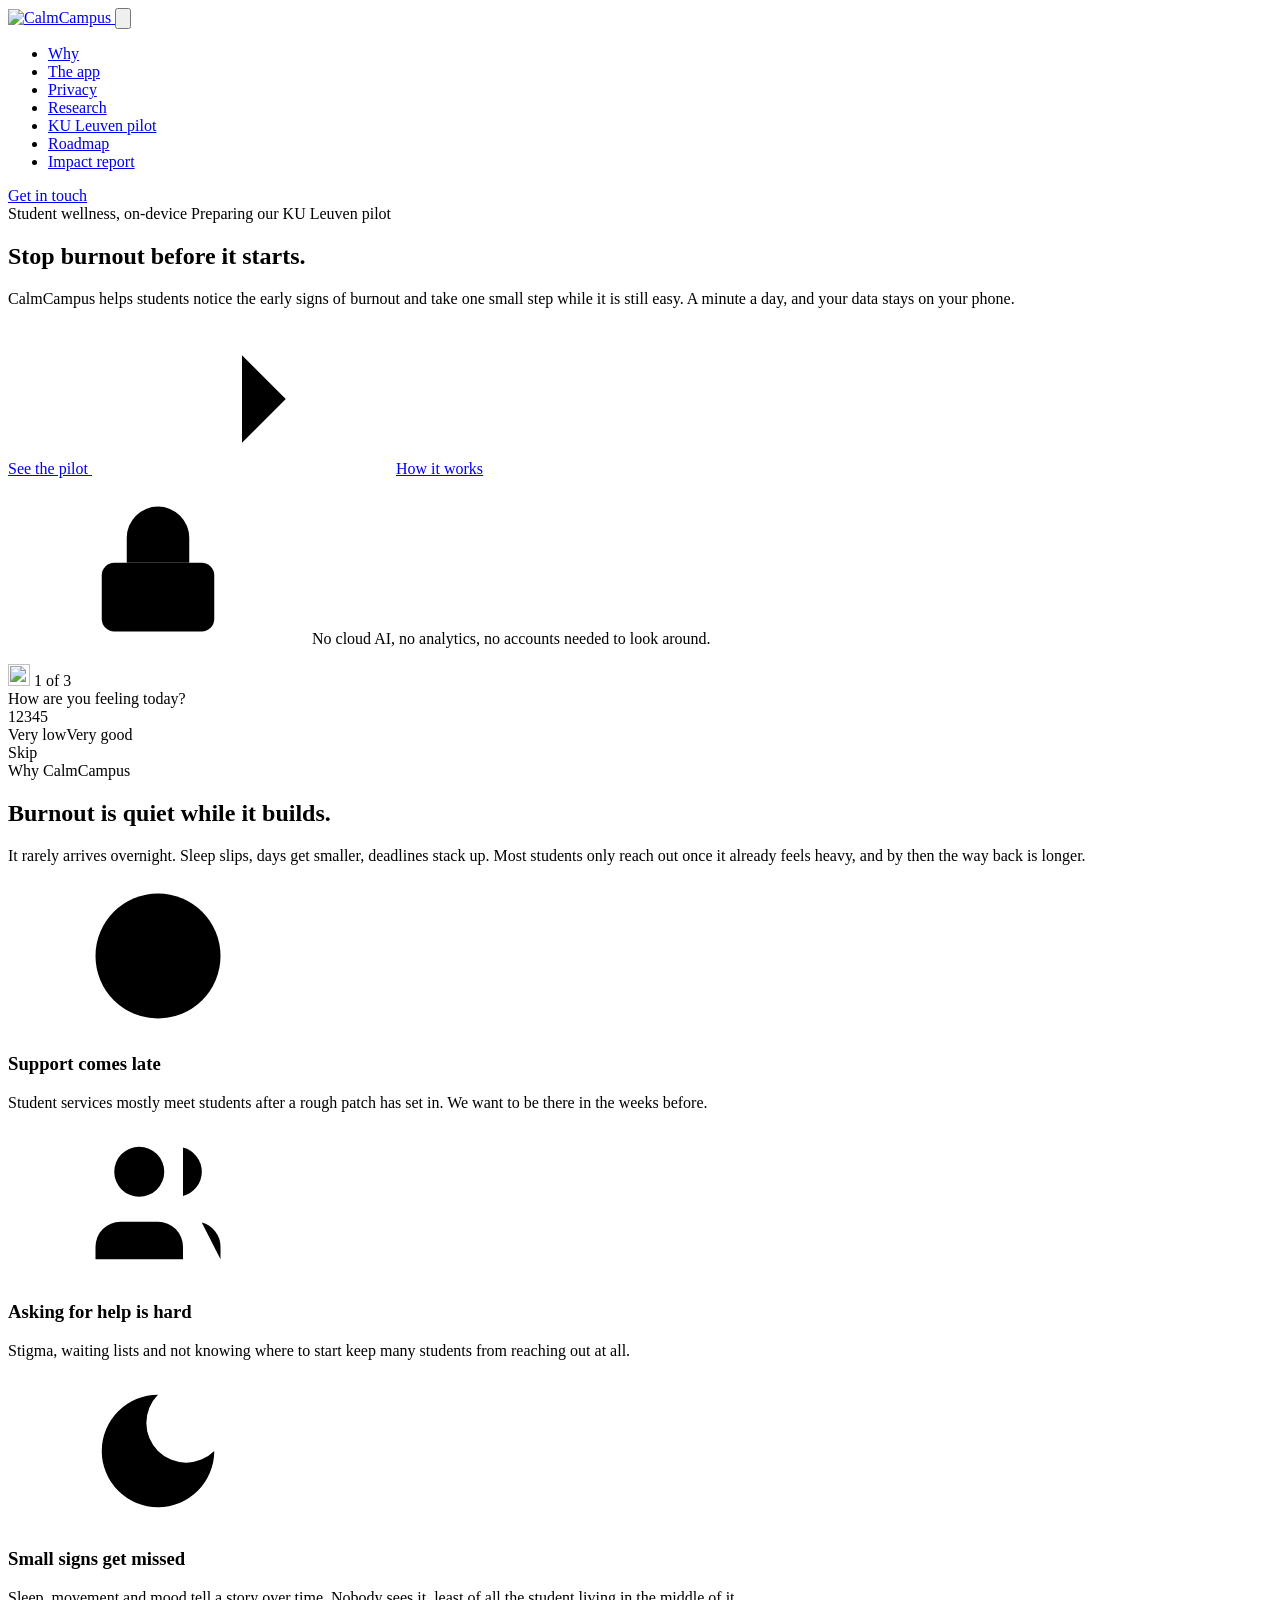
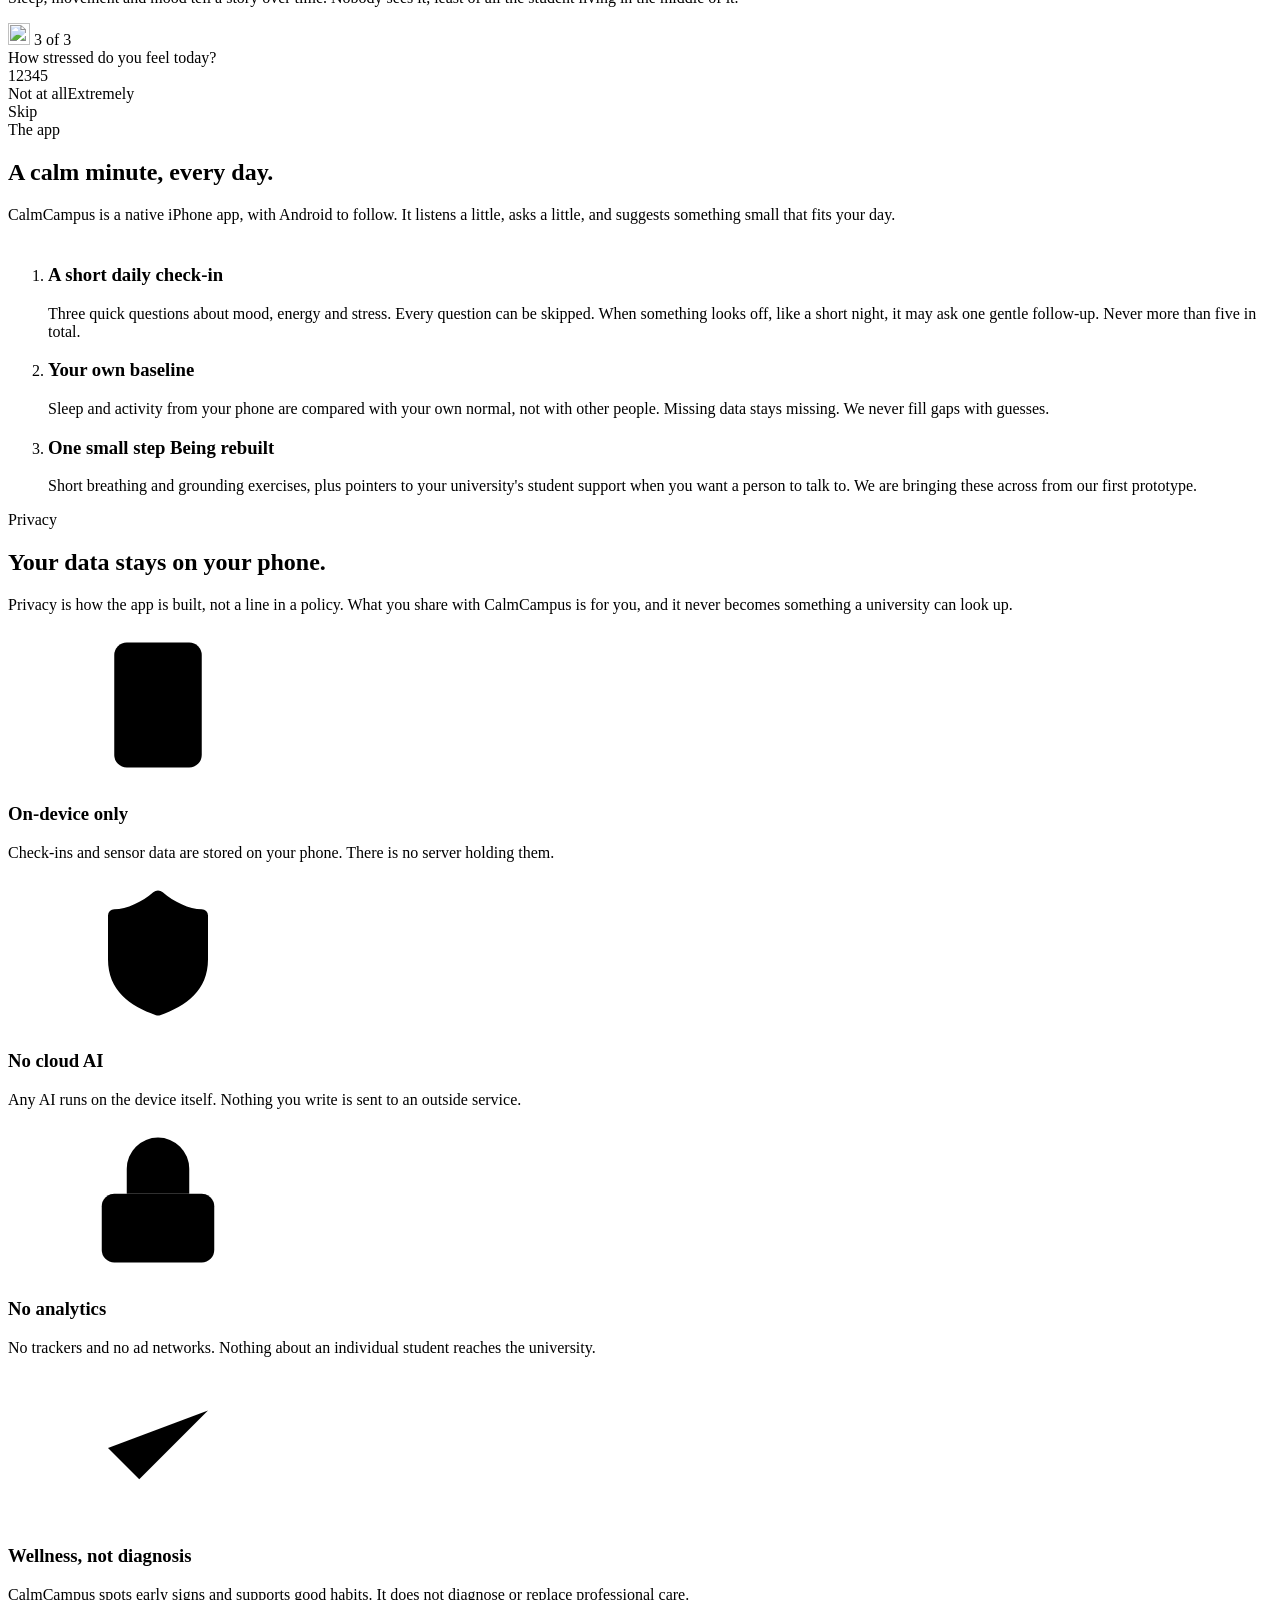
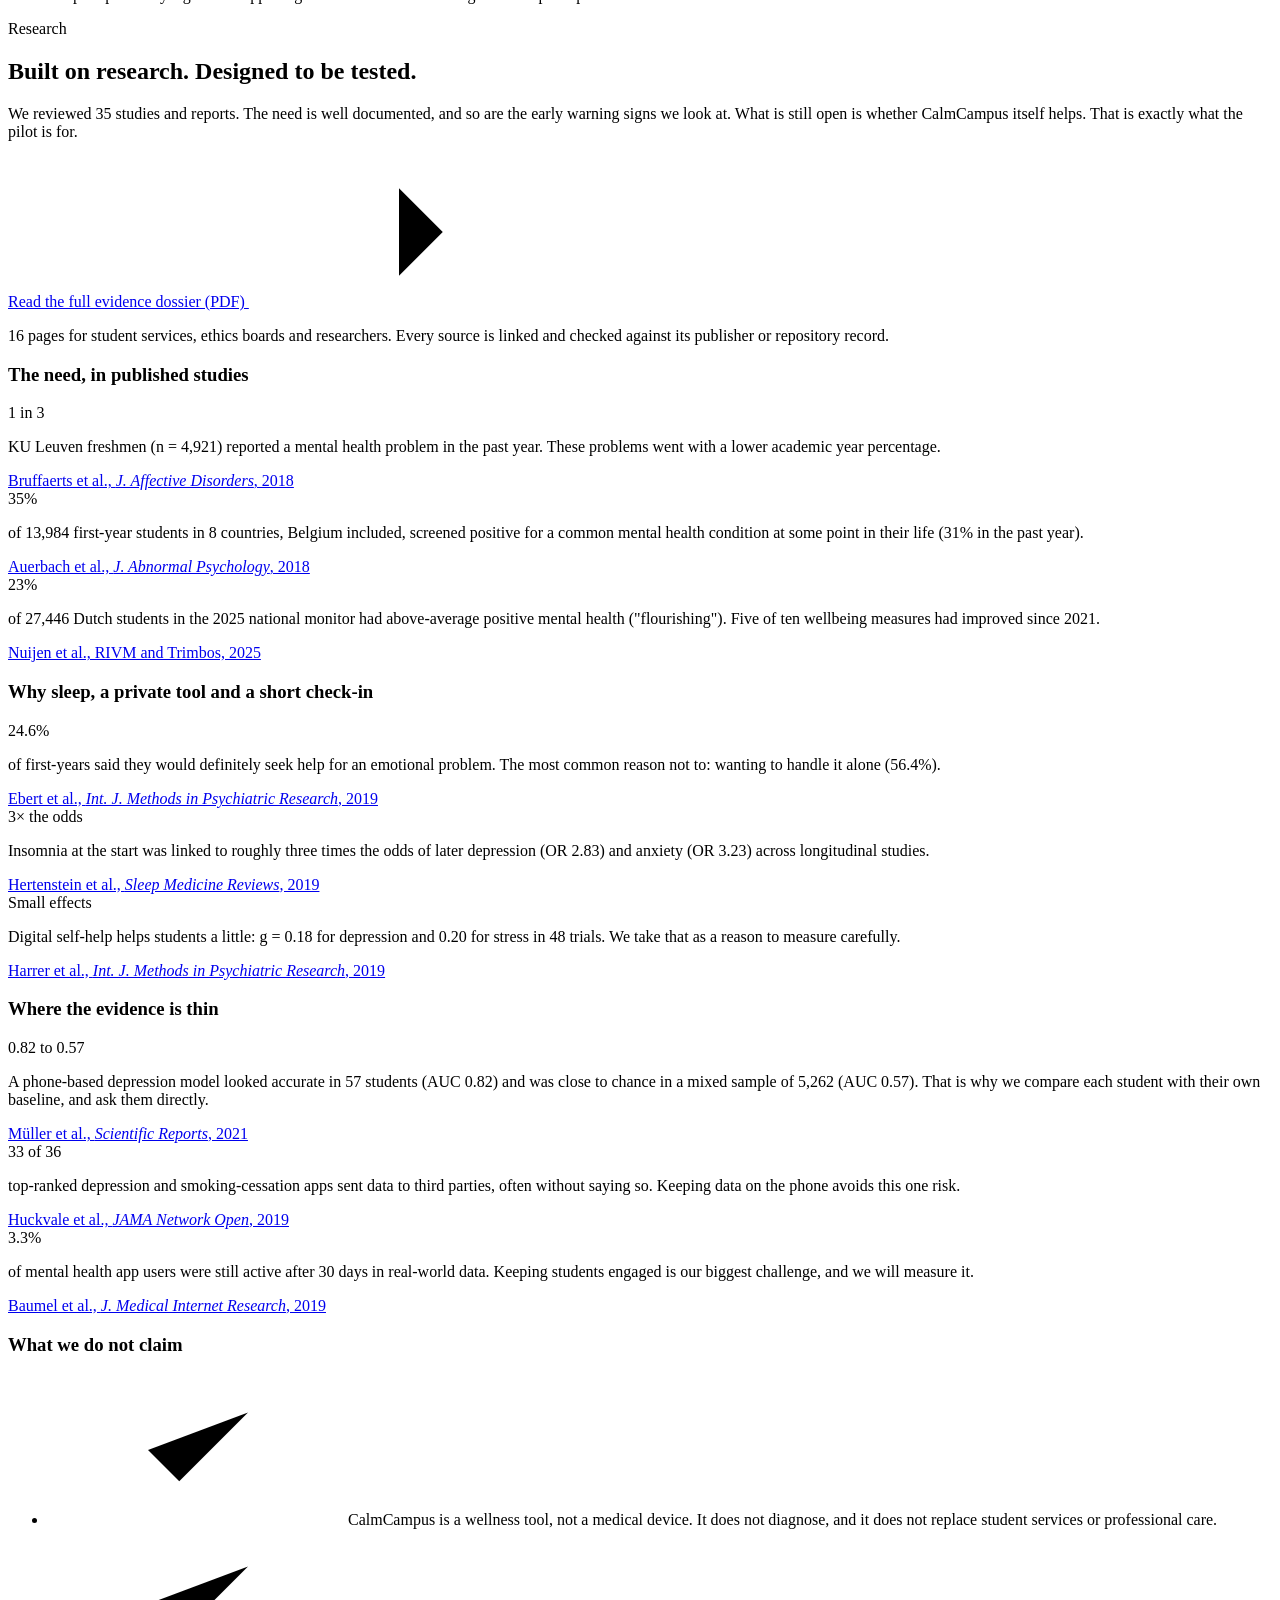
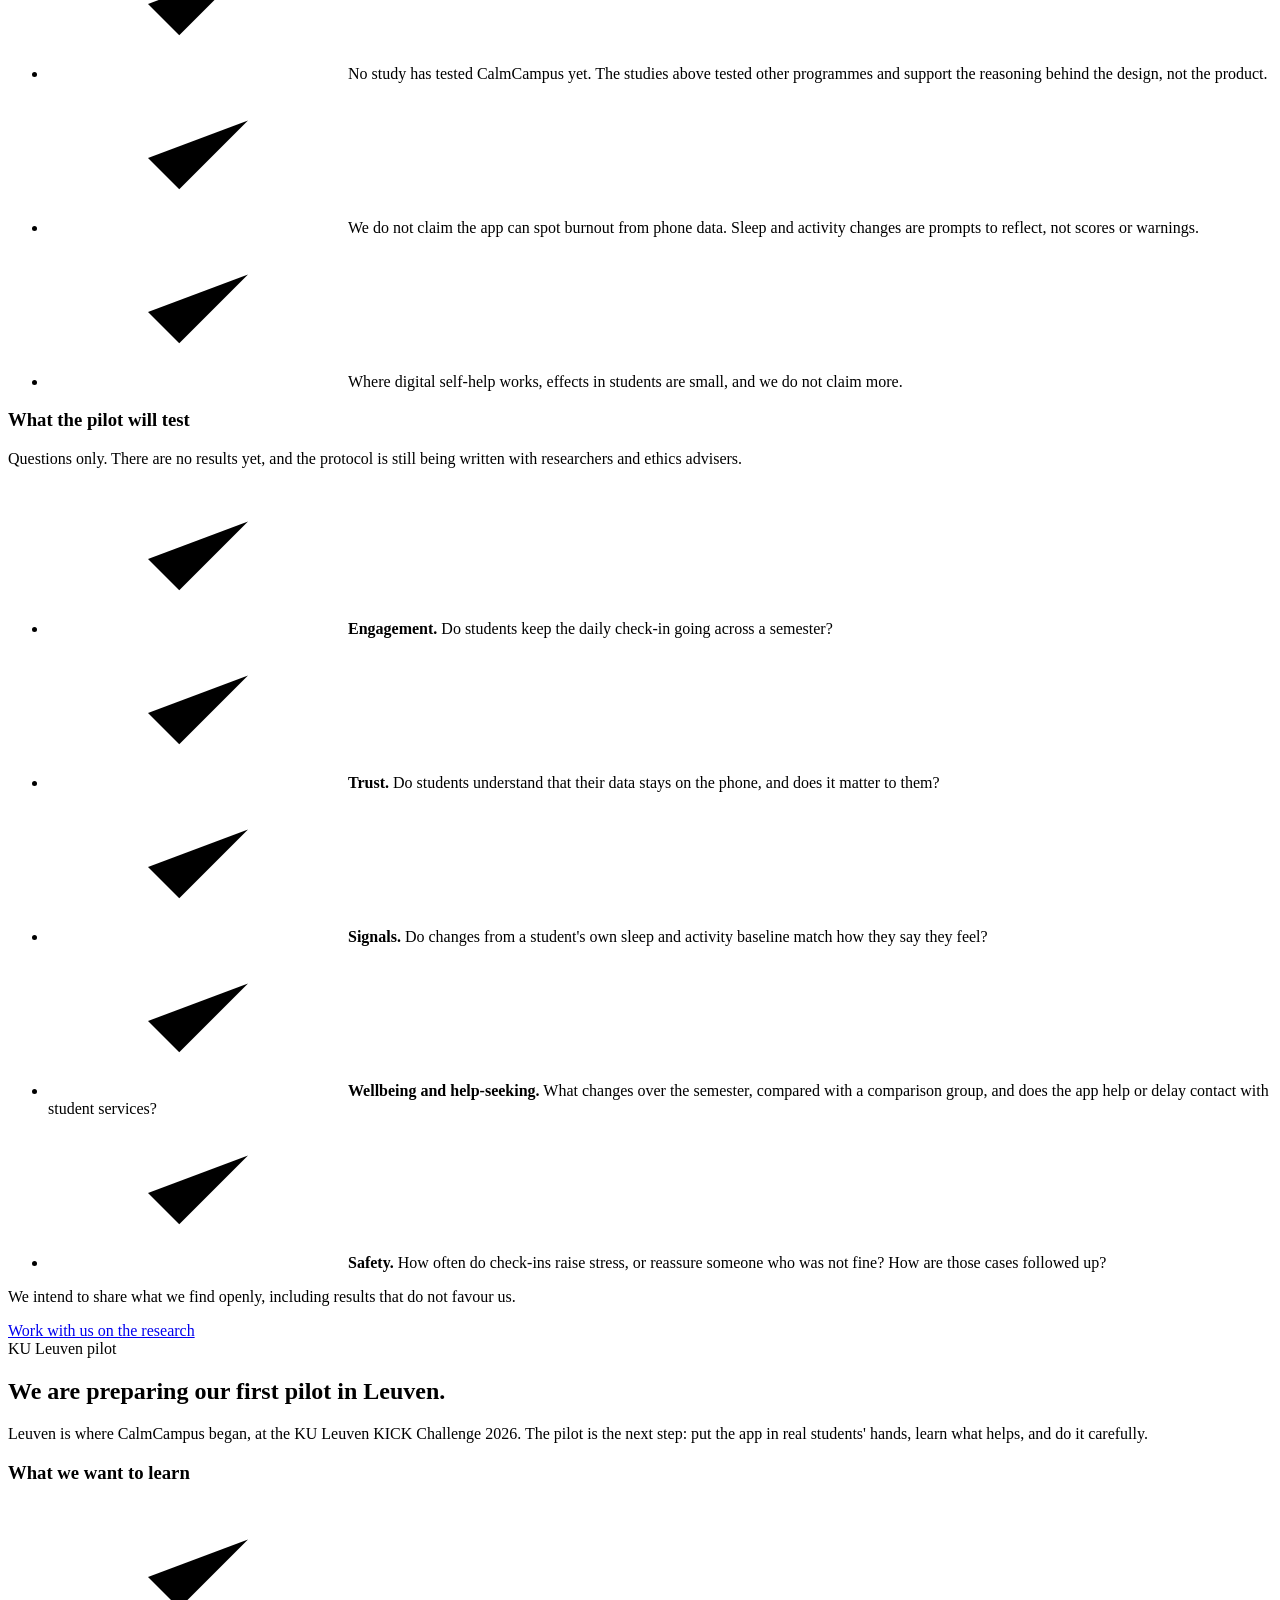
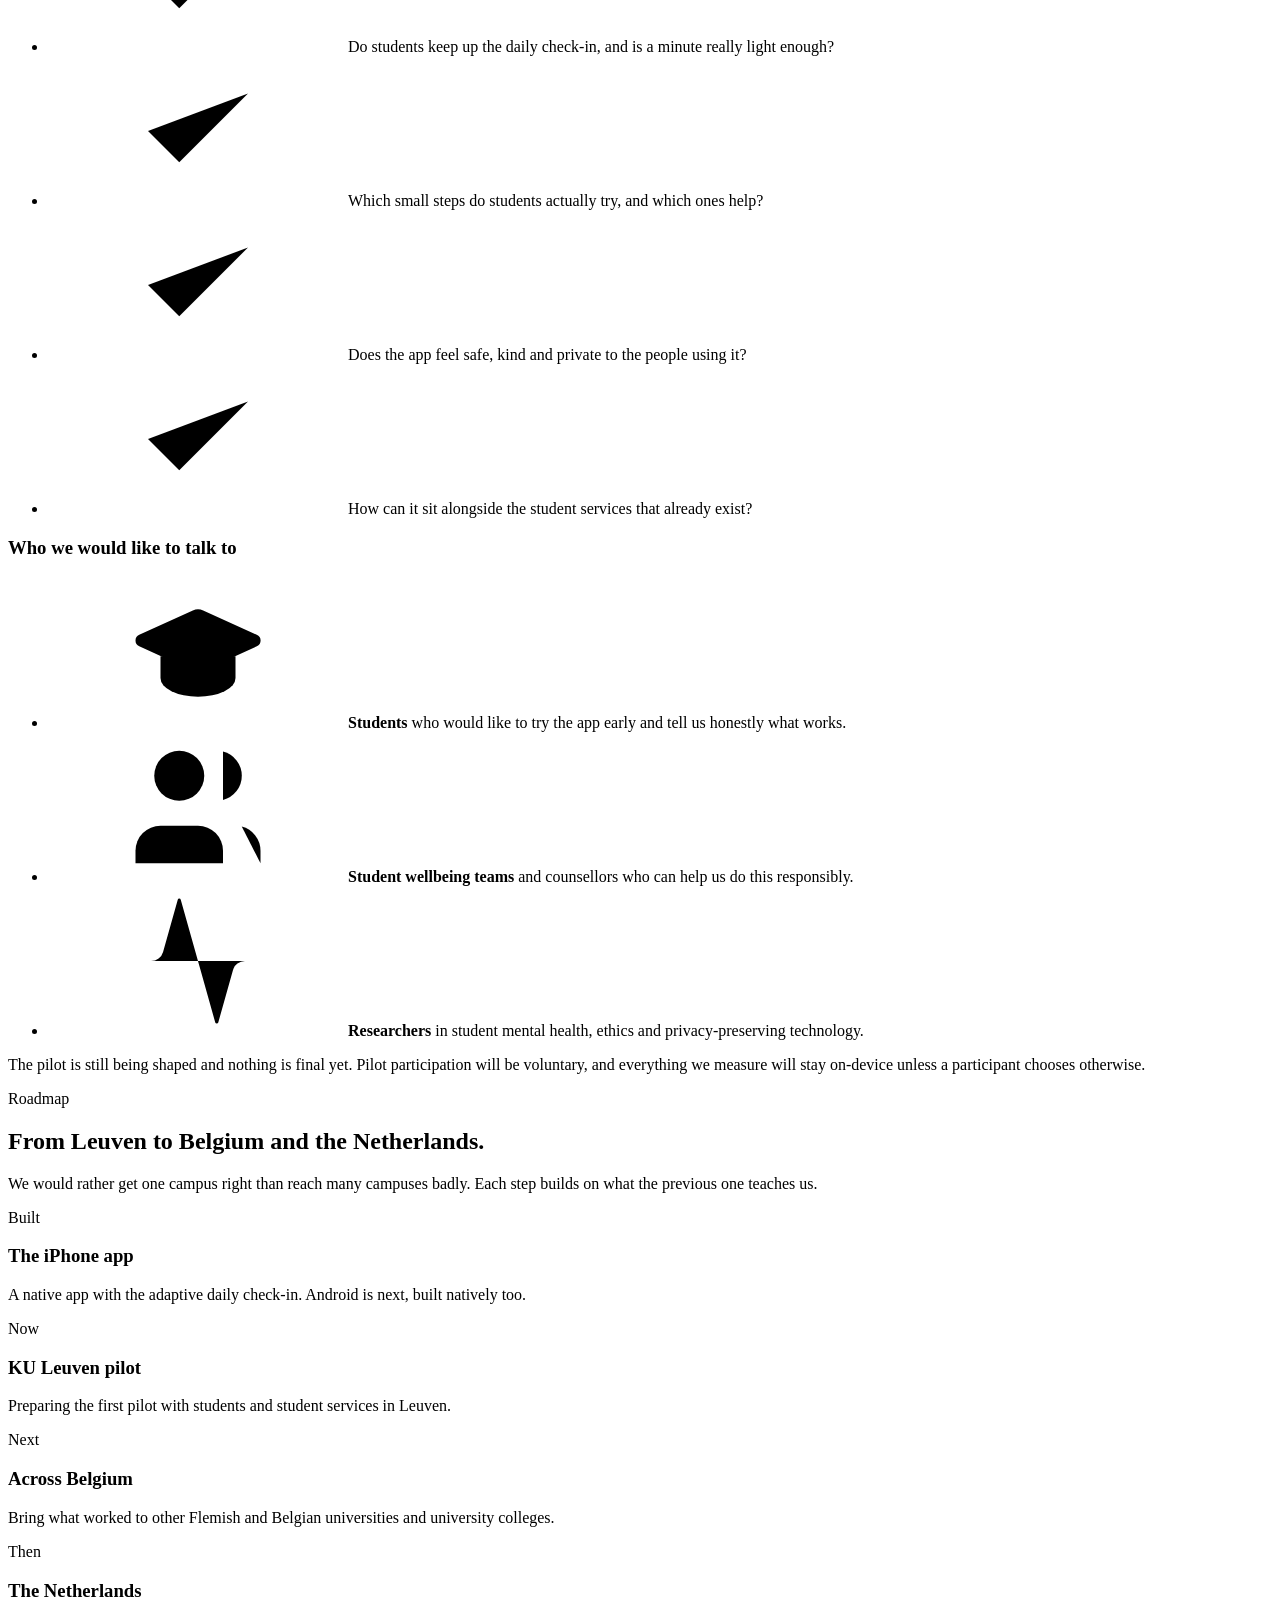
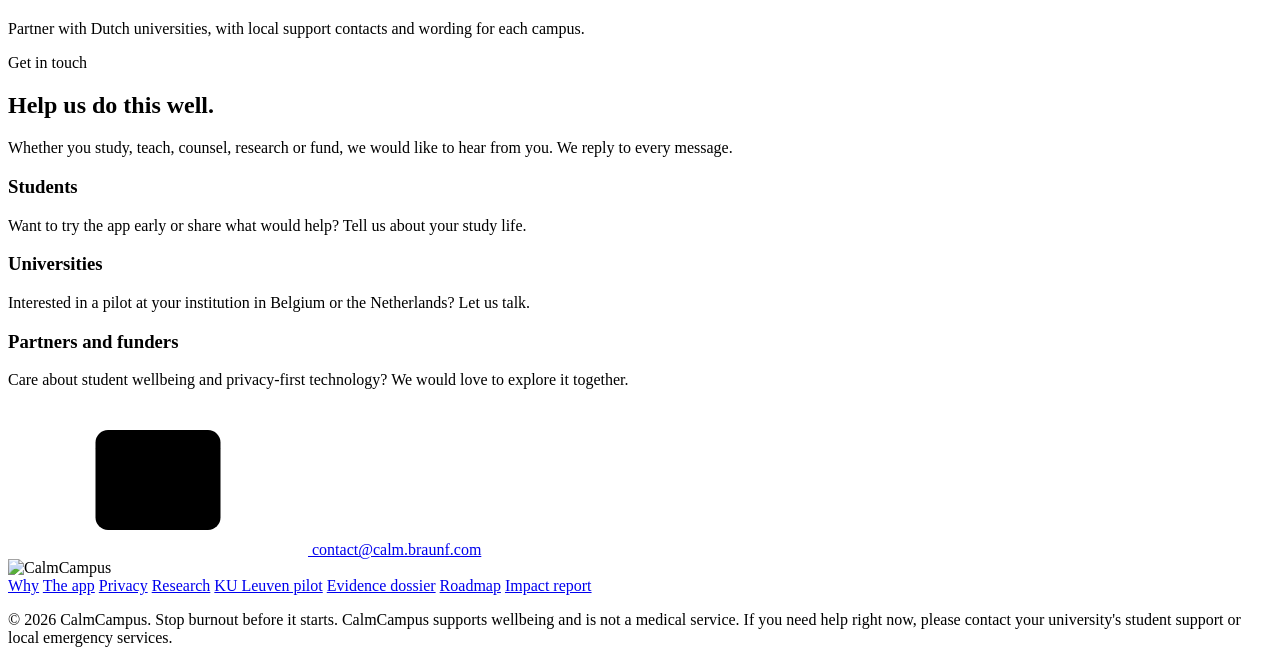
==== docs/index.html @ 9a113c98 "Help search engines find CalmCampus: sitemap, canonical URLs, structured data - sitemap.xml lists th" ====
<!DOCTYPE html>
<html lang="en">
<head>
  <meta charset="UTF-8">
  <meta name="viewport" content="width=device-width, initial-scale=1.0">
  <title>CalmCampus — Stop burnout before it starts</title>
  <meta name="description" content="CalmCampus helps students notice early signs of burnout and take small steps before things pile up. All data stays on your phone. Preparing a pilot at KU Leuven, then Belgium and the Netherlands.">
  <meta name="theme-color" content="#f5ead8">
  <meta property="og:title" content="CalmCampus — Stop burnout before it starts">
  <meta property="og:description" content="A student wellness app where all data stays on-device. Preparing a pilot at KU Leuven.">
  <meta property="og:type" content="website">
  <meta property="og:url" content="https://cc.braunf.com/">
  <meta property="og:site_name" content="CalmCampus">
  <meta property="og:image" content="https://cc.braunf.com/assets/og-image.png">
  <meta name="twitter:card" content="summary_large_image">
  <link rel="icon" type="image/png" sizes="32x32" href="assets/brand/first-sprout-favicon-32.png">
  <link rel="icon" type="image/png" sizes="512x512" href="assets/brand/first-sprout-favicon-512.png">
  <link rel="apple-touch-icon" href="assets/brand/first-sprout-app-icon-180.png">
  <link rel="canonical" href="https://cc.braunf.com/">
  <script type="application/ld+json">
  {
    "@context": "https://schema.org",
    "@graph": [
      {
        "@type": "Organization",
        "@id": "https://cc.braunf.com/#organization",
        "name": "CalmCampus",
        "alternateName": "Calm Campus",
        "url": "https://cc.braunf.com/",
        "logo": "https://cc.braunf.com/assets/brand/first-sprout-favicon-512.png",
        "description": "A student wellness app that helps students notice early signs of burnout and find the right support. All data stays on the phone.",
        "sameAs": ["https://github.com/lumenworksco/-CalmCampus", "https://huggingface.co/CalmCampus"]
      },
      {
        "@type": "WebSite",
        "@id": "https://cc.braunf.com/#website",
        "name": "CalmCampus",
        "alternateName": "Calm Campus",
        "url": "https://cc.braunf.com/",
        "publisher": { "@id": "https://cc.braunf.com/#organization" }
      }
    ]
  }
  </script>
  <link rel="preload" href="assets/fonts/caprasimo-latin.woff2" as="font" type="font/woff2" crossorigin>
  <link rel="stylesheet" href="tokens.css">
  <link rel="stylesheet" href="site.css">
</head>
<body>

  <!-- Lucide icons (stroke 2.75, per brand guide) -->
  <svg width="0" height="0" style="position:absolute" aria-hidden="true">
    <defs>
      <symbol id="i-moon" viewBox="0 0 24 24"><path d="M12 3a6 6 0 0 0 9 9 9 9 0 1 1-9-9Z"/></symbol>
      <symbol id="i-activity" viewBox="0 0 24 24"><path d="M22 12h-2.48a2 2 0 0 0-1.93 1.46l-2.35 8.36a.25.25 0 0 1-.48 0L9.24 2.18a.25.25 0 0 0-.48 0l-2.35 8.36A2 2 0 0 1 4.49 12H2"/></symbol>
      <symbol id="i-lock" viewBox="0 0 24 24"><rect width="18" height="11" x="3" y="11" rx="2" ry="2"/><path d="M7 11V7a5 5 0 0 1 10 0v4"/></symbol>
      <symbol id="i-phone" viewBox="0 0 24 24"><rect width="14" height="20" x="5" y="2" rx="2" ry="2"/><path d="M12 18h.01"/></symbol>
      <symbol id="i-shield" viewBox="0 0 24 24"><path d="M20 13c0 5-3.5 7.5-7.66 8.95a1 1 0 0 1-.67-.01C7.5 20.5 4 18 4 13V6a1 1 0 0 1 1-1c2 0 4.5-1.2 6.24-2.72a1.17 1.17 0 0 1 1.52 0C14.51 3.81 17 5 19 5a1 1 0 0 1 1 1z"/><path d="m9 12 2 2 4-4"/></symbol>
      <symbol id="i-users" viewBox="0 0 24 24"><path d="M16 21v-2a4 4 0 0 0-4-4H6a4 4 0 0 0-4 4v2"/><circle cx="9" cy="7" r="4"/><path d="M22 21v-2a4 4 0 0 0-3-3.87"/><path d="M16 3.13a4 4 0 0 1 0 7.75"/></symbol>
      <symbol id="i-cap" viewBox="0 0 24 24"><path d="M21.42 10.922a1 1 0 0 0-.019-1.838L12.83 5.18a2 2 0 0 0-1.66 0L2.6 9.08a1 1 0 0 0 0 1.832l8.57 3.908a2 2 0 0 0 1.66 0z"/><path d="M22 10v6"/><path d="M6 12.5V16a6 3 0 0 0 12 0v-3.5"/></symbol>
      <symbol id="i-wind" viewBox="0 0 24 24"><path d="M12.8 19.6A2 2 0 1 0 14 16H2"/><path d="M17.5 8a2.5 2.5 0 1 1 2 4H2"/><path d="M9.8 4.4A2 2 0 1 1 11 8H2"/></symbol>
      <symbol id="i-check" viewBox="0 0 24 24"><path d="M20 6 9 17l-5-5"/></symbol>
      <symbol id="i-arrow" viewBox="0 0 24 24"><path d="M5 12h14"/><path d="m12 5 7 7-7 7"/></symbol>
      <symbol id="i-mail" viewBox="0 0 24 24"><rect width="20" height="16" x="2" y="4" rx="2"/><path d="m22 7-8.97 5.7a1.94 1.94 0 0 1-2.06 0L2 7"/></symbol>
      <symbol id="i-clock" viewBox="0 0 24 24"><circle cx="12" cy="12" r="10"/><path d="M12 6v6l4 2"/></symbol>
    </defs>
  </svg>

  <!-- ── Nav ─────────────────────────────────────────────────────────────── -->
  <header class="nav">
    <div class="wrap nav-inner">
      <a href="#" class="nav-logo" aria-label="CalmCampus home">
        <img src="assets/brand/first-sprout-horizontal-color.svg" alt="CalmCampus" width="222" height="34">
      </a>
      <button class="nav-toggle" type="button" aria-expanded="false" aria-controls="menu" aria-label="Open menu"><svg class="ico" viewBox="0 0 24 24" aria-hidden="true"><path class="l1" d="M4 7h16"/><path class="l2" d="M4 12h16"/><path class="l3" d="M4 17h16"/></svg></button>
      <ul class="nav-links" id="menu">
        <li><a href="#why">Why</a></li>
        <li><a href="#app">The app</a></li>
        <li><a href="#privacy">Privacy</a></li>
        <li><a href="#research">Research</a></li>
        <li><a href="#pilot">KU Leuven pilot</a></li>
        <li><a href="#roadmap">Roadmap</a></li>
        <li><a href="report.html">Impact report</a></li>
      </ul>
      <a href="#contact" class="btn btn-primary btn-sm">Get in touch</a>
    </div>
  </header>

  <main>
  <!-- ── Hero ────────────────────────────────────────────────────────────── -->
  <section class="hero">
    <div class="circle circle-sage c1" aria-hidden="true"></div>
    <div class="circle circle-terra c2" aria-hidden="true"></div>
    <div class="circle circle-ring c3" aria-hidden="true"></div>
    <div class="wrap hero-grid">
      <div>
        <div class="hero-tags">
          <span class="tag tag-sage">Student wellness, on-device</span>
          <span class="tag tag-terra">Preparing our KU Leuven pilot</span>
        </div>
        <h1>Stop burnout before it starts.</h1>
        <p class="lead">CalmCampus helps students notice the early signs of burnout and take one small step while it is still easy. A minute a day, and your data stays on your phone.</p>
        <div class="hero-ctas">
          <a href="#pilot" class="btn btn-primary">See the pilot <svg class="ico" aria-hidden="true"><use href="#i-arrow"/></svg></a>
          <a href="#app" class="btn btn-secondary">How it works</a>
        </div>
        <p class="hero-note">
          <svg class="ico" aria-hidden="true"><use href="#i-lock"/></svg>
          No cloud AI, no analytics, no accounts needed to look around.
        </p>
      </div>

      <div class="hero-visual">
        <div class="phone" role="img" aria-label="The CalmCampus daily check-in asking: How are you feeling today?">
          <div class="phone-screen">
            <div class="phone-top">
              <img src="assets/brand/first-sprout-mark-color.svg" alt="" width="22" height="22">
              <span class="phone-step">1 of 3</span>
            </div>
            <div class="phone-progress"><i></i><i></i><i></i></div>
            <div class="phone-q">How are you feeling today?</div>
            <div class="phone-scale"><span>1</span><span>2</span><span>3</span><span>4</span><span>5</span></div>
            <div class="phone-labels"><span>Very low</span><span>Very good</span></div>
            <div class="phone-skip">Skip</div>
          </div>
        </div>
      </div>
    </div>
  </section>

  <!-- ── Why ─────────────────────────────────────────────────────────────── -->
  <section class="section section-sand" id="why">
    <div class="wrap">
      <div class="section-head">
        <div class="label">Why CalmCampus</div>
        <h2>Burnout is quiet while it builds.</h2>
        <p class="lead">It rarely arrives overnight. Sleep slips, days get smaller, deadlines stack up. Most students only reach out once it already feels heavy, and by then the way back is longer.</p>
      </div>
      <div class="cards">
        <div class="card">
          <div class="icon"><svg class="ico" aria-hidden="true"><use href="#i-clock"/></svg></div>
          <h3>Support comes late</h3>
          <p>Student services mostly meet students after a rough patch has set in. We want to be there in the weeks before.</p>
        </div>
        <div class="card">
          <div class="icon terra"><svg class="ico" aria-hidden="true"><use href="#i-users"/></svg></div>
          <h3>Asking for help is hard</h3>
          <p>Stigma, waiting lists and not knowing where to start keep many students from reaching out at all.</p>
        </div>
        <div class="card">
          <div class="icon"><svg class="ico" aria-hidden="true"><use href="#i-moon"/></svg></div>
          <h3>Small signs get missed</h3>
          <p>Sleep, movement and mood tell a story over time. Nobody sees it, least of all the student living in the middle of it.</p>
        </div>
      </div>
    </div>
  </section>

  <!-- ── App ─────────────────────────────────────────────────────────────── -->
  <section class="section" id="app">
    <div class="wrap product-grid">
      <div class="product-stage" aria-hidden="true">
        <div class="circle circle-sage c1"></div>
        <div class="circle circle-terra c2"></div>
        <div class="phone">
          <div class="phone-screen">
            <div class="phone-top">
              <img src="assets/brand/first-sprout-mark-color.svg" alt="" width="22" height="22">
              <span class="phone-step">3 of 3</span>
            </div>
            <div class="phone-progress"><i style="background:var(--sage)"></i><i style="background:var(--sage)"></i><i style="background:var(--sage)"></i></div>
            <div class="phone-q">How stressed do you feel today?</div>
            <div class="phone-scale"><span>1</span><span>2</span><span>3</span><span>4</span><span>5</span></div>
            <div class="phone-labels"><span>Not at all</span><span>Extremely</span></div>
            <div class="phone-skip">Skip</div>
          </div>
        </div>
      </div>

      <div>
        <div class="label">The app</div>
        <h2 style="margin-bottom:20px">A calm minute, every day.</h2>
        <p class="lead" style="margin-bottom:40px">CalmCampus is a native iPhone app, with Android to follow. It listens a little, asks a little, and suggests something small that fits your day.</p>
        <ol class="steps">
          <li>
            <div>
              <h3>A short daily check-in</h3>
              <p>Three quick questions about mood, energy and stress. Every question can be skipped. When something looks off, like a short night, it may ask one gentle follow-up. Never more than five in total.</p>
            </div>
          </li>
          <li>
            <div>
              <h3>Your own baseline</h3>
              <p>Sleep and activity from your phone are compared with your own normal, not with other people. Missing data stays missing. We never fill gaps with guesses.</p>
            </div>
          </li>
          <li>
            <div>
              <h3>One small step <span class="tag tag-sage badge-soon">Being rebuilt</span></h3>
              <p>Short breathing and grounding exercises, plus pointers to your university's student support when you want a person to talk to. We are bringing these across from our first prototype.</p>
            </div>
          </li>
        </ol>
      </div>
    </div>
  </section>

  <!-- ── Privacy ─────────────────────────────────────────────────────────── -->
  <section class="section section-dark" id="privacy">
    <div class="circle circle-ring c1" aria-hidden="true"></div>
    <div class="wrap">
      <div class="section-head">
        <div class="label">Privacy</div>
        <h2>Your data stays on your phone.</h2>
        <p class="lead">Privacy is how the app is built, not a line in a policy. What you share with CalmCampus is for you, and it never becomes something a university can look up.</p>
      </div>
      <div class="privacy-grid">
        <div class="privacy-item">
          <svg class="ico" aria-hidden="true"><use href="#i-phone"/></svg>
          <h3>On-device only</h3>
          <p>Check-ins and sensor data are stored on your phone. There is no server holding them.</p>
        </div>
        <div class="privacy-item">
          <svg class="ico" aria-hidden="true"><use href="#i-shield"/></svg>
          <h3>No cloud AI</h3>
          <p>Any AI runs on the device itself. Nothing you write is sent to an outside service.</p>
        </div>
        <div class="privacy-item">
          <svg class="ico" aria-hidden="true"><use href="#i-lock"/></svg>
          <h3>No analytics</h3>
          <p>No trackers and no ad networks. Nothing about an individual student reaches the university.</p>
        </div>
        <div class="privacy-item">
          <svg class="ico" aria-hidden="true"><use href="#i-check"/></svg>
          <h3>Wellness, not diagnosis</h3>
          <p>CalmCampus spots early signs and supports good habits. It does not diagnose or replace professional care.</p>
        </div>
      </div>
    </div>
  </section>

  <!-- ── Research ────────────────────────────────────────────────────────── -->
  <section class="section section-sand" id="research">
    <div class="wrap">
      <div class="section-head">
        <div class="label">Research</div>
        <h2>Built on research. Designed to be tested.</h2>
        <p class="lead">We reviewed 35 studies and reports. The need is well documented, and so are the early warning signs we look at. What is still open is whether CalmCampus itself helps. That is exactly what the pilot is for.</p>
        <a href="https://drive.google.com/file/d/1UN6VqGYSGna2Hcbdo8EwCFRiy_1UcfHb/view?usp=sharing" class="btn btn-primary dossier-btn" target="_blank" rel="noopener">Read the full evidence dossier (PDF) <svg class="ico" aria-hidden="true"><use href="#i-arrow"/></svg></a>
        <p class="dossier-meta">16 pages for student services, ethics boards and researchers. Every source is linked and checked against its publisher or repository record.</p>
      </div>

      <h3 class="sub">The need, in published studies</h3>
      <div class="evidence">
        <article class="ev">
          <div class="ev-stat">1 in 3</div>
          <p>KU Leuven freshmen (n&nbsp;=&nbsp;4,921) reported a mental health problem in the past year. These problems went with a lower academic year percentage.</p>
          <a class="ev-cite" href="https://doi.org/10.1016/j.jad.2017.07.044" target="_blank" rel="noopener">Bruffaerts et al., <em>J. Affective Disorders</em>, 2018</a>
        </article>
        <article class="ev">
          <div class="ev-stat">35%</div>
          <p>of 13,984 first-year students in 8 countries, Belgium included, screened positive for a common mental health condition at some point in their life (31% in the past year).</p>
          <a class="ev-cite" href="https://doi.org/10.1037/abn0000362" target="_blank" rel="noopener">Auerbach et al., <em>J. Abnormal Psychology</em>, 2018</a>
        </article>
        <article class="ev">
          <div class="ev-stat">23%</div>
          <p>of 27,446 Dutch students in the 2025 national monitor had above-average positive mental health ("flourishing"). Five of ten wellbeing measures had improved since 2021.</p>
          <a class="ev-cite" href="https://www.rivm.nl/publicaties/monitor-mentale-gezondheid-en-middelengebruik-studenten-hbo-en-wo-2025" target="_blank" rel="noopener">Nuijen et al., RIVM and Trimbos, 2025</a>
        </article>
      </div>

      <h3 class="sub">Why sleep, a private tool and a short check-in</h3>
      <div class="evidence">
        <article class="ev">
          <div class="ev-stat">24.6%</div>
          <p>of first-years said they would definitely seek help for an emotional problem. The most common reason not to: wanting to handle it alone (56.4%).</p>
          <a class="ev-cite" href="https://doi.org/10.1002/mpr.1782" target="_blank" rel="noopener">Ebert et al., <em>Int. J. Methods in Psychiatric Research</em>, 2019</a>
        </article>
        <article class="ev">
          <div class="ev-stat ev-word">3&times; the odds</div>
          <p>Insomnia at the start was linked to roughly three times the odds of later depression (OR&nbsp;2.83) and anxiety (OR&nbsp;3.23) across longitudinal studies.</p>
          <a class="ev-cite" href="https://doi.org/10.1016/j.smrv.2018.10.006" target="_blank" rel="noopener">Hertenstein et al., <em>Sleep Medicine Reviews</em>, 2019</a>
        </article>
        <article class="ev">
          <div class="ev-stat ev-word">Small effects</div>
          <p>Digital self-help helps students a little: g&nbsp;=&nbsp;0.18 for depression and 0.20 for stress in 48 trials. We take that as a reason to measure carefully.</p>
          <a class="ev-cite" href="https://doi.org/10.1002/mpr.1759" target="_blank" rel="noopener">Harrer et al., <em>Int. J. Methods in Psychiatric Research</em>, 2019</a>
        </article>
      </div>

      <h3 class="sub">Where the evidence is thin</h3>
      <div class="evidence">
        <article class="ev">
          <div class="ev-stat ev-word">0.82 to 0.57</div>
          <p>A phone-based depression model looked accurate in 57 students (AUC&nbsp;0.82) and was close to chance in a mixed sample of 5,262 (AUC&nbsp;0.57). That is why we compare each student with their own baseline, and ask them directly.</p>
          <a class="ev-cite" href="https://doi.org/10.1038/s41598-021-93087-x" target="_blank" rel="noopener">M&uuml;ller et al., <em>Scientific Reports</em>, 2021</a>
        </article>
        <article class="ev">
          <div class="ev-stat ev-word">33 of 36</div>
          <p>top-ranked depression and smoking-cessation apps sent data to third parties, often without saying so. Keeping data on the phone avoids this one risk.</p>
          <a class="ev-cite" href="https://doi.org/10.1001/jamanetworkopen.2019.2542" target="_blank" rel="noopener">Huckvale et al., <em>JAMA Network Open</em>, 2019</a>
        </article>
        <article class="ev">
          <div class="ev-stat ev-word">3.3%</div>
          <p>of mental health app users were still active after 30 days in real-world data. Keeping students engaged is our biggest challenge, and we will measure it.</p>
          <a class="ev-cite" href="https://doi.org/10.2196/14567" target="_blank" rel="noopener">Baumel et al., <em>J. Medical Internet Research</em>, 2019</a>
        </article>
      </div>

      <div class="pilot-grid claims">
        <div class="panel">
          <h3>What we do not claim</h3>
          <ul>
            <li><svg class="ico" aria-hidden="true"><use href="#i-check"/></svg><span>CalmCampus is a wellness tool, not a medical device. It does not diagnose, and it does not replace student services or professional care.</span></li>
            <li><svg class="ico" aria-hidden="true"><use href="#i-check"/></svg><span>No study has tested CalmCampus yet. The studies above tested other programmes and support the reasoning behind the design, not the product.</span></li>
            <li><svg class="ico" aria-hidden="true"><use href="#i-check"/></svg><span>We do not claim the app can spot burnout from phone data. Sleep and activity changes are prompts to reflect, not scores or warnings.</span></li>
            <li><svg class="ico" aria-hidden="true"><use href="#i-check"/></svg><span>Where digital self-help works, effects in students are small, and we do not claim more.</span></li>
          </ul>
        </div>
        <div class="panel research-plan">
          <h3>What the pilot will test</h3>
          <p class="plan-note">Questions only. There are no results yet, and the protocol is still being written with researchers and ethics advisers.</p>
          <ul>
            <li><svg class="ico" aria-hidden="true"><use href="#i-check"/></svg><span><strong>Engagement.</strong> Do students keep the daily check-in going across a semester?</span></li>
            <li><svg class="ico" aria-hidden="true"><use href="#i-check"/></svg><span><strong>Trust.</strong> Do students understand that their data stays on the phone, and does it matter to them?</span></li>
            <li><svg class="ico" aria-hidden="true"><use href="#i-check"/></svg><span><strong>Signals.</strong> Do changes from a student's own sleep and activity baseline match how they say they feel?</span></li>
            <li><svg class="ico" aria-hidden="true"><use href="#i-check"/></svg><span><strong>Wellbeing and help-seeking.</strong> What changes over the semester, compared with a comparison group, and does the app help or delay contact with student services?</span></li>
            <li><svg class="ico" aria-hidden="true"><use href="#i-check"/></svg><span><strong>Safety.</strong> How often do check-ins raise stress, or reassure someone who was not fine? How are those cases followed up?</span></li>
          </ul>
          <p class="plan-note">We intend to share what we find openly, including results that do not favour us.</p>
          <a href="#contact" class="btn btn-primary btn-sm">Work with us on the research</a>
        </div>
      </div>
    </div>
  </section>

  <!-- ── Pilot ───────────────────────────────────────────────────────────── -->
  <section class="section" id="pilot">
    <div class="wrap">
      <div class="section-head">
        <div class="label">KU Leuven pilot</div>
        <h2>We are preparing our first pilot in Leuven.</h2>
        <p class="lead">Leuven is where CalmCampus began, at the KU Leuven KICK Challenge 2026. The pilot is the next step: put the app in real students' hands, learn what helps, and do it carefully.</p>
      </div>
      <div class="pilot-grid">
        <div class="panel">
          <h3>What we want to learn</h3>
          <ul>
            <li><svg class="ico" aria-hidden="true"><use href="#i-check"/></svg><span>Do students keep up the daily check-in, and is a minute really light enough?</span></li>
            <li><svg class="ico" aria-hidden="true"><use href="#i-check"/></svg><span>Which small steps do students actually try, and which ones help?</span></li>
            <li><svg class="ico" aria-hidden="true"><use href="#i-check"/></svg><span>Does the app feel safe, kind and private to the people using it?</span></li>
            <li><svg class="ico" aria-hidden="true"><use href="#i-check"/></svg><span>How can it sit alongside the student services that already exist?</span></li>
          </ul>
        </div>
        <div class="panel panel-sage">
          <h3>Who we would like to talk to</h3>
          <ul>
            <li><svg class="ico" aria-hidden="true"><use href="#i-cap"/></svg><span><strong>Students</strong> who would like to try the app early and tell us honestly what works.</span></li>
            <li><svg class="ico" aria-hidden="true"><use href="#i-users"/></svg><span><strong>Student wellbeing teams</strong> and counsellors who can help us do this responsibly.</span></li>
            <li><svg class="ico" aria-hidden="true"><use href="#i-activity"/></svg><span><strong>Researchers</strong> in student mental health, ethics and privacy-preserving technology.</span></li>
          </ul>
        </div>
      </div>
      <p class="pilot-foot">The pilot is still being shaped and nothing is final yet. Pilot participation will be voluntary, and everything we measure will stay on-device unless a participant chooses otherwise.</p>
    </div>
  </section>

  <!-- ── Roadmap ─────────────────────────────────────────────────────────── -->
  <section class="section section-sand" id="roadmap">
    <div class="wrap">
      <div class="section-head">
        <div class="label">Roadmap</div>
        <h2>From Leuven to Belgium and the Netherlands.</h2>
        <p class="lead">We would rather get one campus right than reach many campuses badly. Each step builds on what the previous one teaches us.</p>
      </div>
      <div class="road">
        <div class="stop done">
          <div class="stop-dot"></div>
          <div class="stop-when">Built</div>
          <h3>The iPhone app</h3>
          <p>A native app with the adaptive daily check-in. Android is next, built natively too.</p>
        </div>
        <div class="stop now">
          <div class="stop-dot"></div>
          <div class="stop-when">Now</div>
          <h3>KU Leuven pilot</h3>
          <p>Preparing the first pilot with students and student services in Leuven.</p>
        </div>
        <div class="stop">
          <div class="stop-dot"></div>
          <div class="stop-when">Next</div>
          <h3>Across Belgium</h3>
          <p>Bring what worked to other Flemish and Belgian universities and university colleges.</p>
        </div>
        <div class="stop">
          <div class="stop-dot"></div>
          <div class="stop-when">Then</div>
          <h3>The Netherlands</h3>
          <p>Partner with Dutch universities, with local support contacts and wording for each campus.</p>
        </div>
      </div>
    </div>
  </section>

  <!-- ── Contact ─────────────────────────────────────────────────────────── -->
  <section class="section contact" id="contact">
    <div class="circle c1" aria-hidden="true"></div>
    <div class="wrap">
      <div class="label">Get in touch</div>
      <h2>Help us do this well.</h2>
      <p class="lead">Whether you study, teach, counsel, research or fund, we would like to hear from you. We reply to every message.</p>
      <div class="contact-cards">
        <div class="contact-card">
          <h3>Students</h3>
          <p>Want to try the app early or share what would help? Tell us about your study life.</p>
        </div>
        <div class="contact-card">
          <h3>Universities</h3>
          <p>Interested in a pilot at your institution in Belgium or the Netherlands? Let us talk.</p>
        </div>
        <div class="contact-card">
          <h3>Partners and funders</h3>
          <p>Care about student wellbeing and privacy-first technology? We would love to explore it together.</p>
        </div>
      </div>
      <a href="mailto:contact@calm.braunf.com" class="btn btn-cream">
        <svg class="ico" aria-hidden="true"><use href="#i-mail"/></svg> contact@calm.braunf.com
      </a>
    </div>
  </section>
  </main>

  <!-- ── Footer ──────────────────────────────────────────────────────────── -->
  <footer class="footer">
    <div class="wrap footer-inner">
      <img src="assets/brand/first-sprout-horizontal-color.svg" alt="CalmCampus" width="222" height="34">
      <nav class="footer-links" aria-label="Footer">
        <a href="#why">Why</a>
        <a href="#app">The app</a>
        <a href="#privacy">Privacy</a>
        <a href="#research">Research</a>
        <a href="#pilot">KU Leuven pilot</a>
        <a href="https://drive.google.com/file/d/1UN6VqGYSGna2Hcbdo8EwCFRiy_1UcfHb/view?usp=sharing" target="_blank" rel="noopener">Evidence dossier</a>
        <a href="#roadmap">Roadmap</a>
        <a href="report.html">Impact report</a>
      </nav>
      <p class="footer-copy">© 2026 CalmCampus. Stop burnout before it starts. CalmCampus supports wellbeing and is not a medical service. If you need help right now, please contact your university's student support or local emergency services.</p>
    </div>
  </footer>

<script>
  (function () {
    var btn = document.querySelector(".nav-toggle"), nav = document.querySelector(".nav");
    if (!btn) return;
    function set(open) {
      nav.classList.toggle("open", open);
      btn.setAttribute("aria-expanded", open);
      btn.setAttribute("aria-label", open ? "Close menu" : "Open menu");
    }
    btn.addEventListener("click", function () { set(!nav.classList.contains("open")); });
    document.querySelectorAll(".nav-links a").forEach(function (a) { a.addEventListener("click", function () { set(false); }); });
    document.addEventListener("keydown", function (e) { if (e.key === "Escape") set(false); });
  })();
  </script>
</body>
</html>
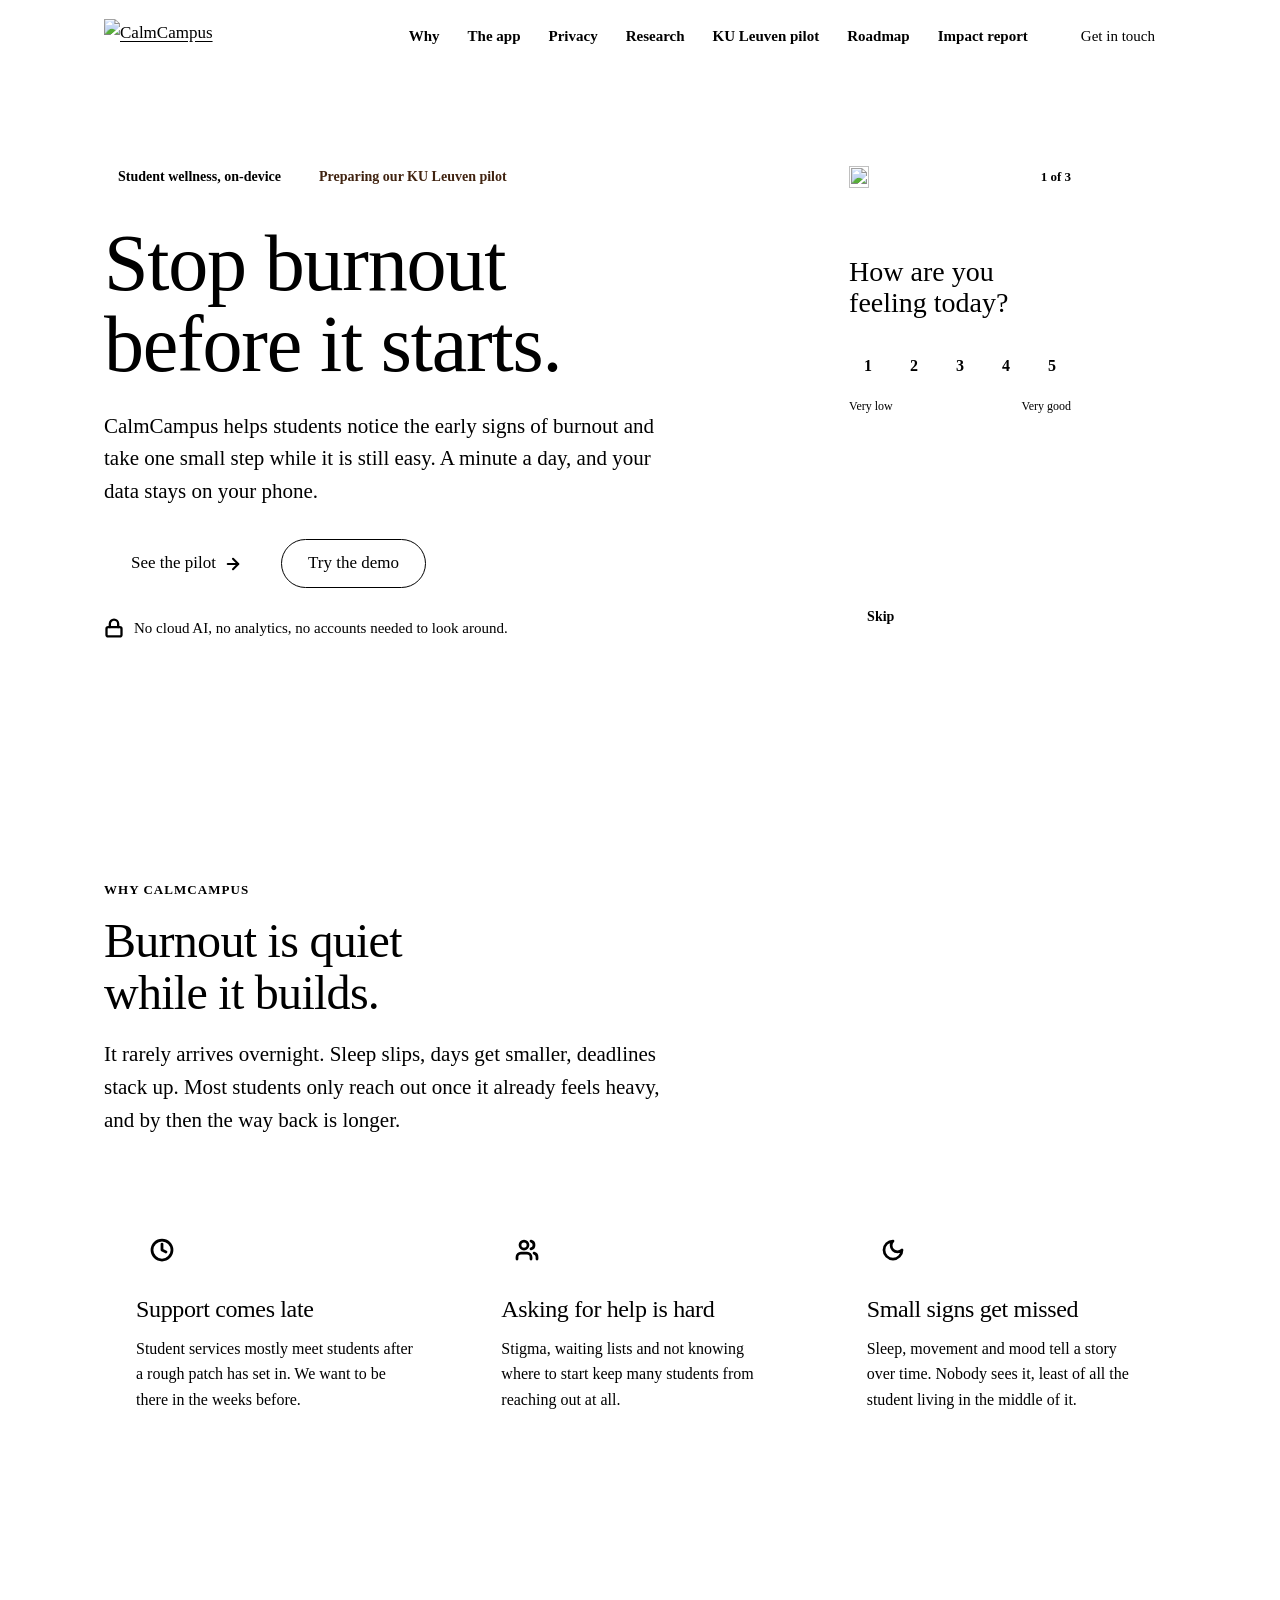
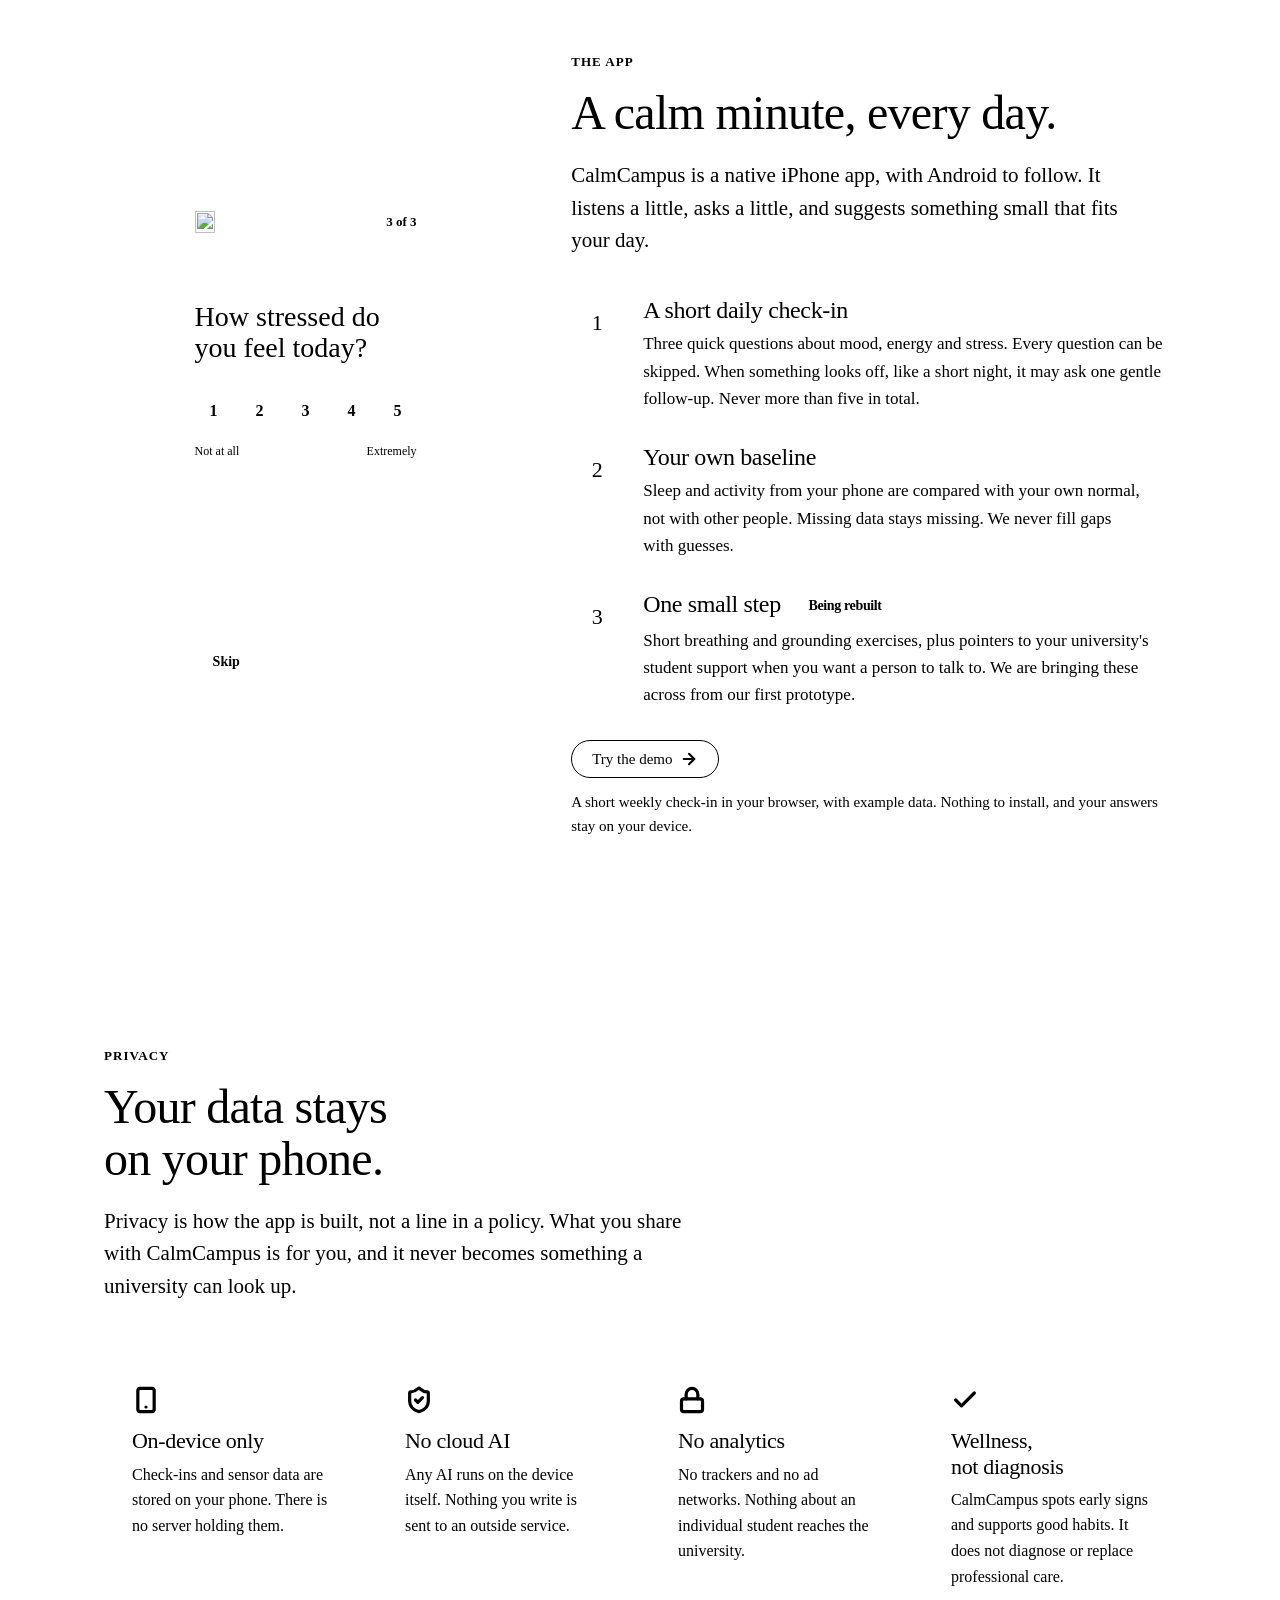
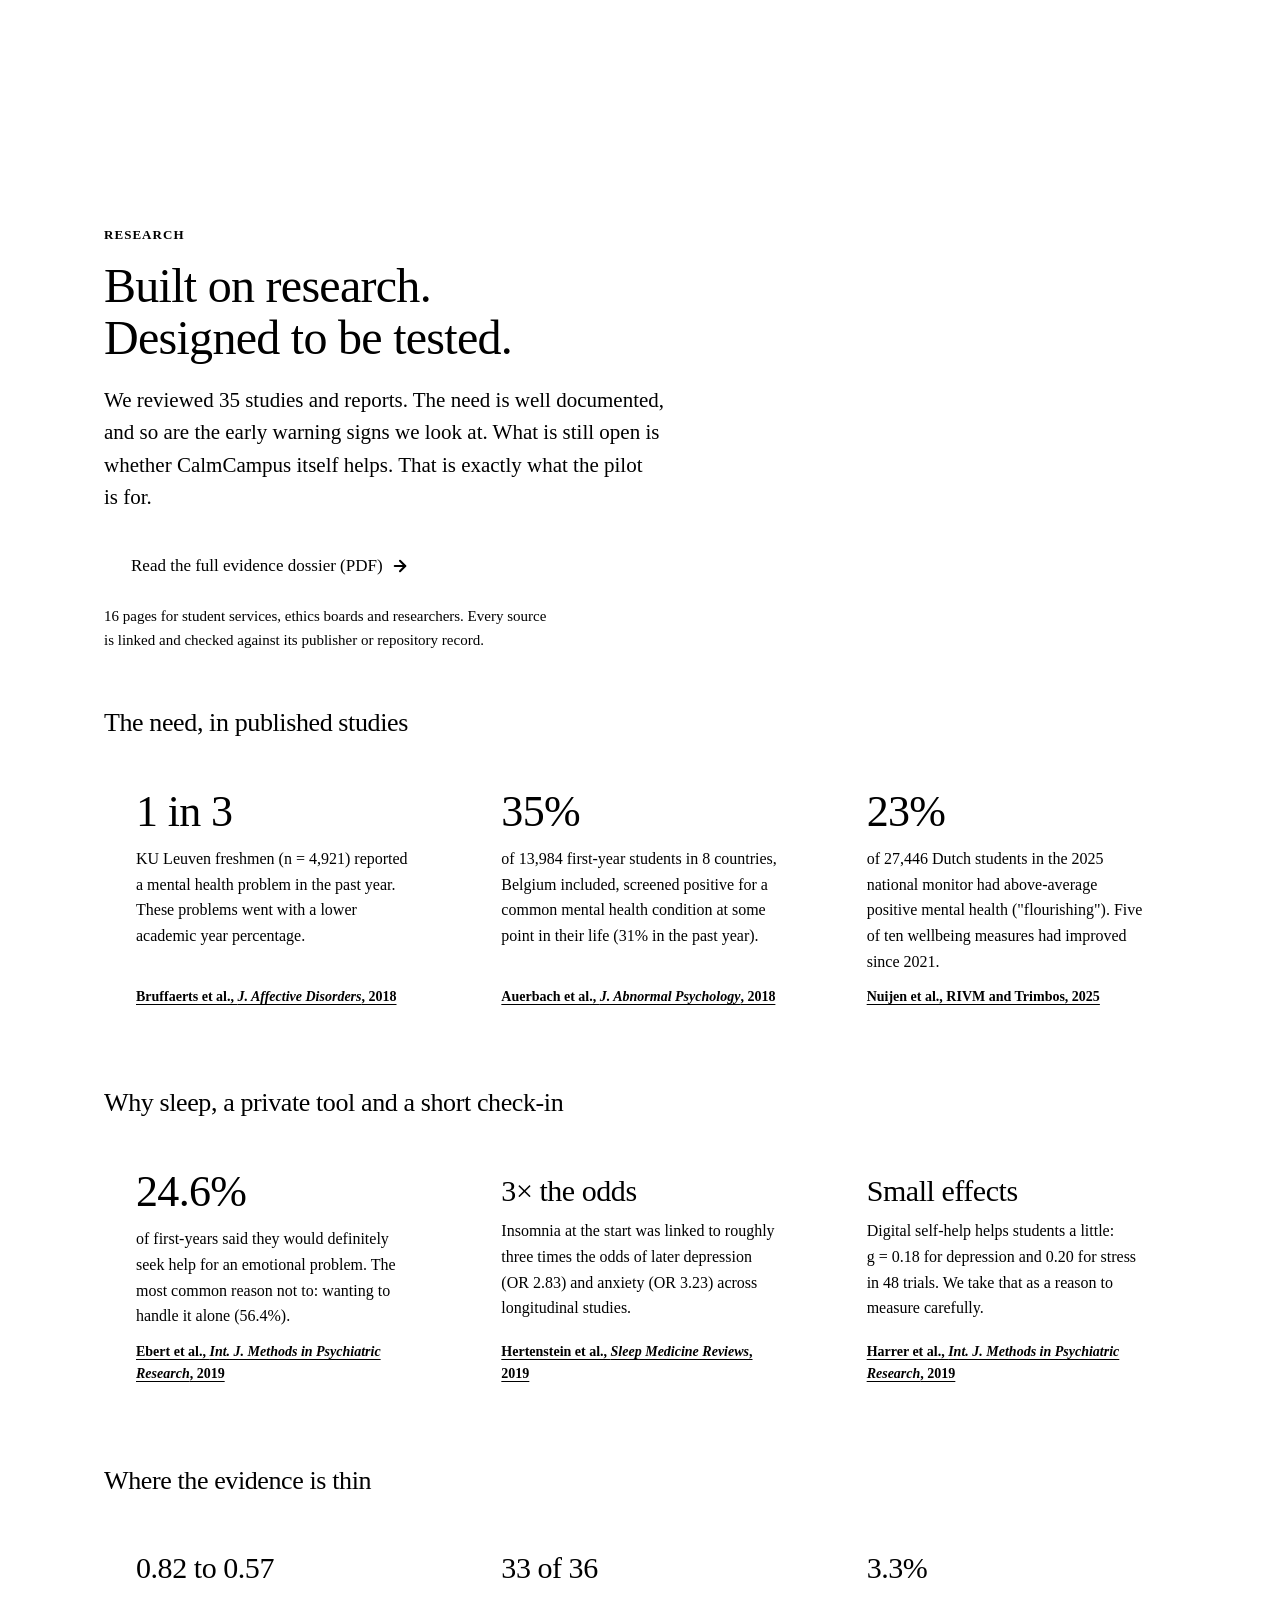
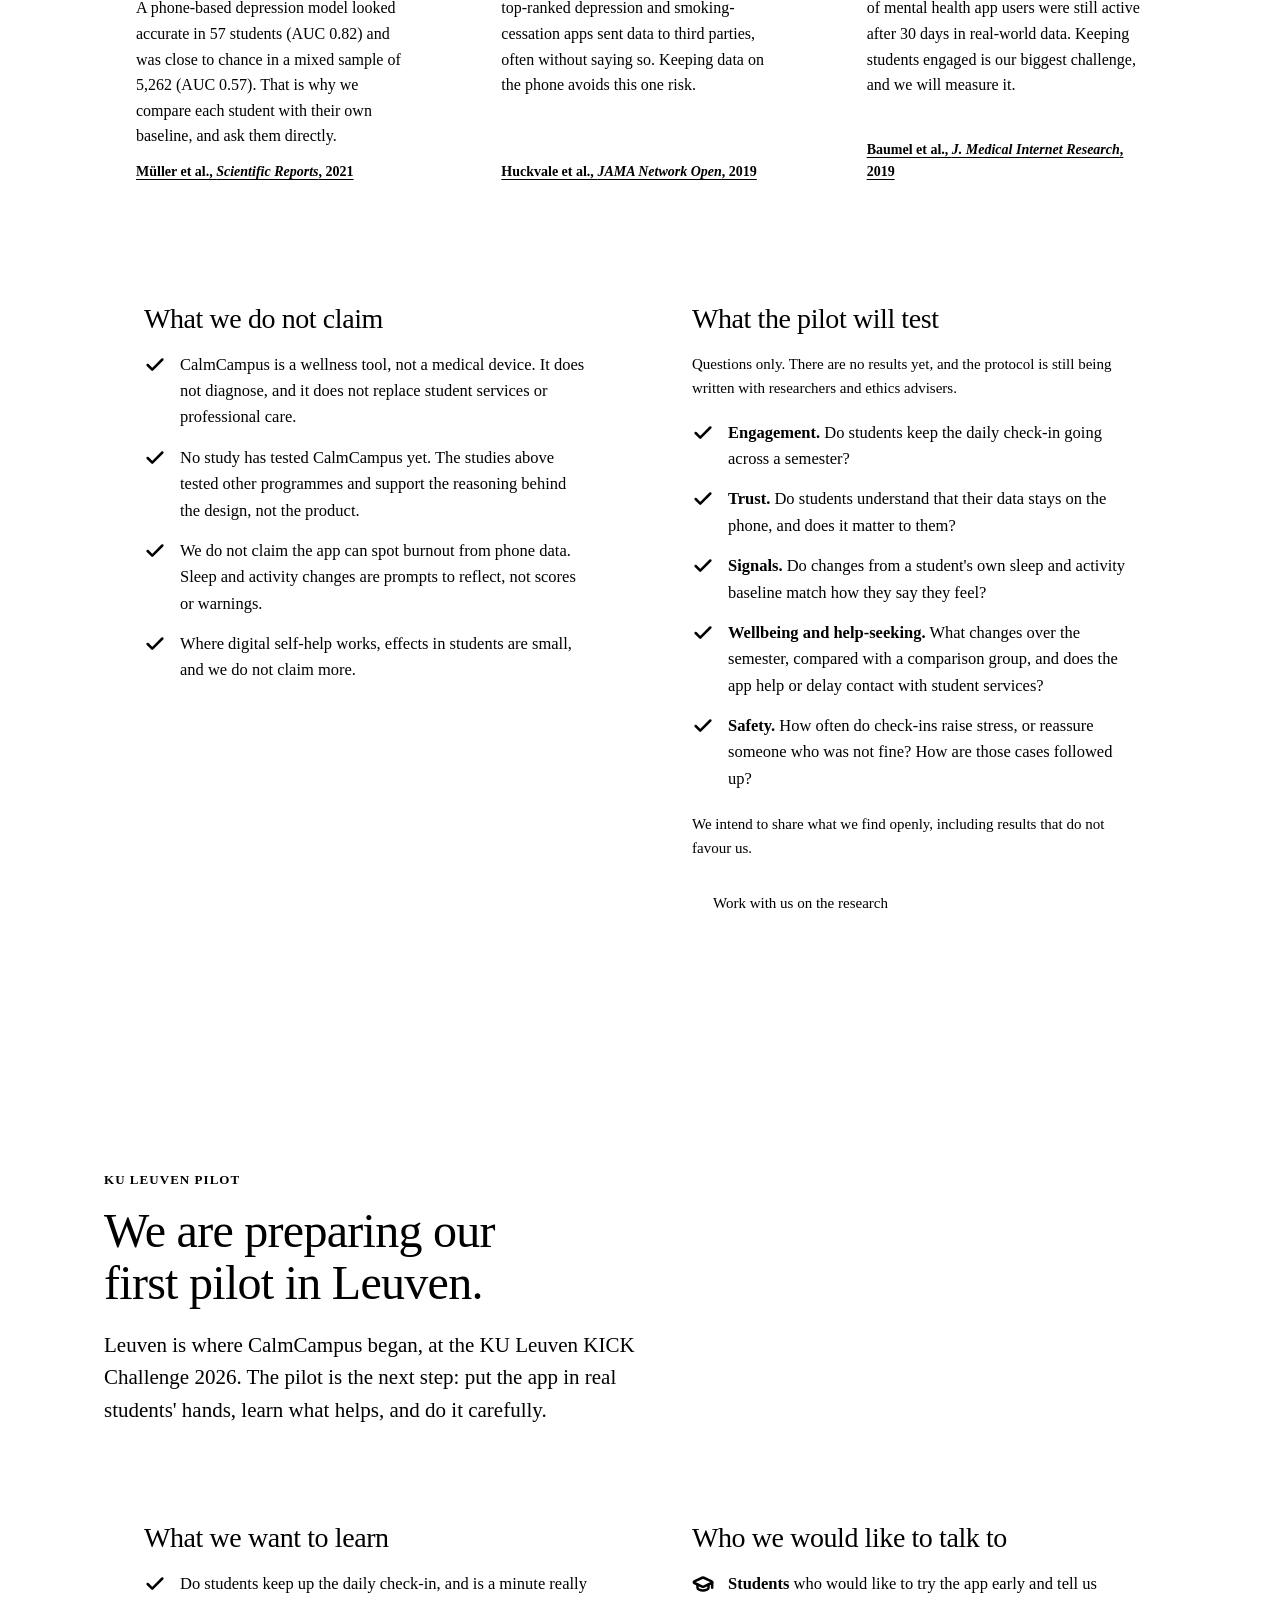
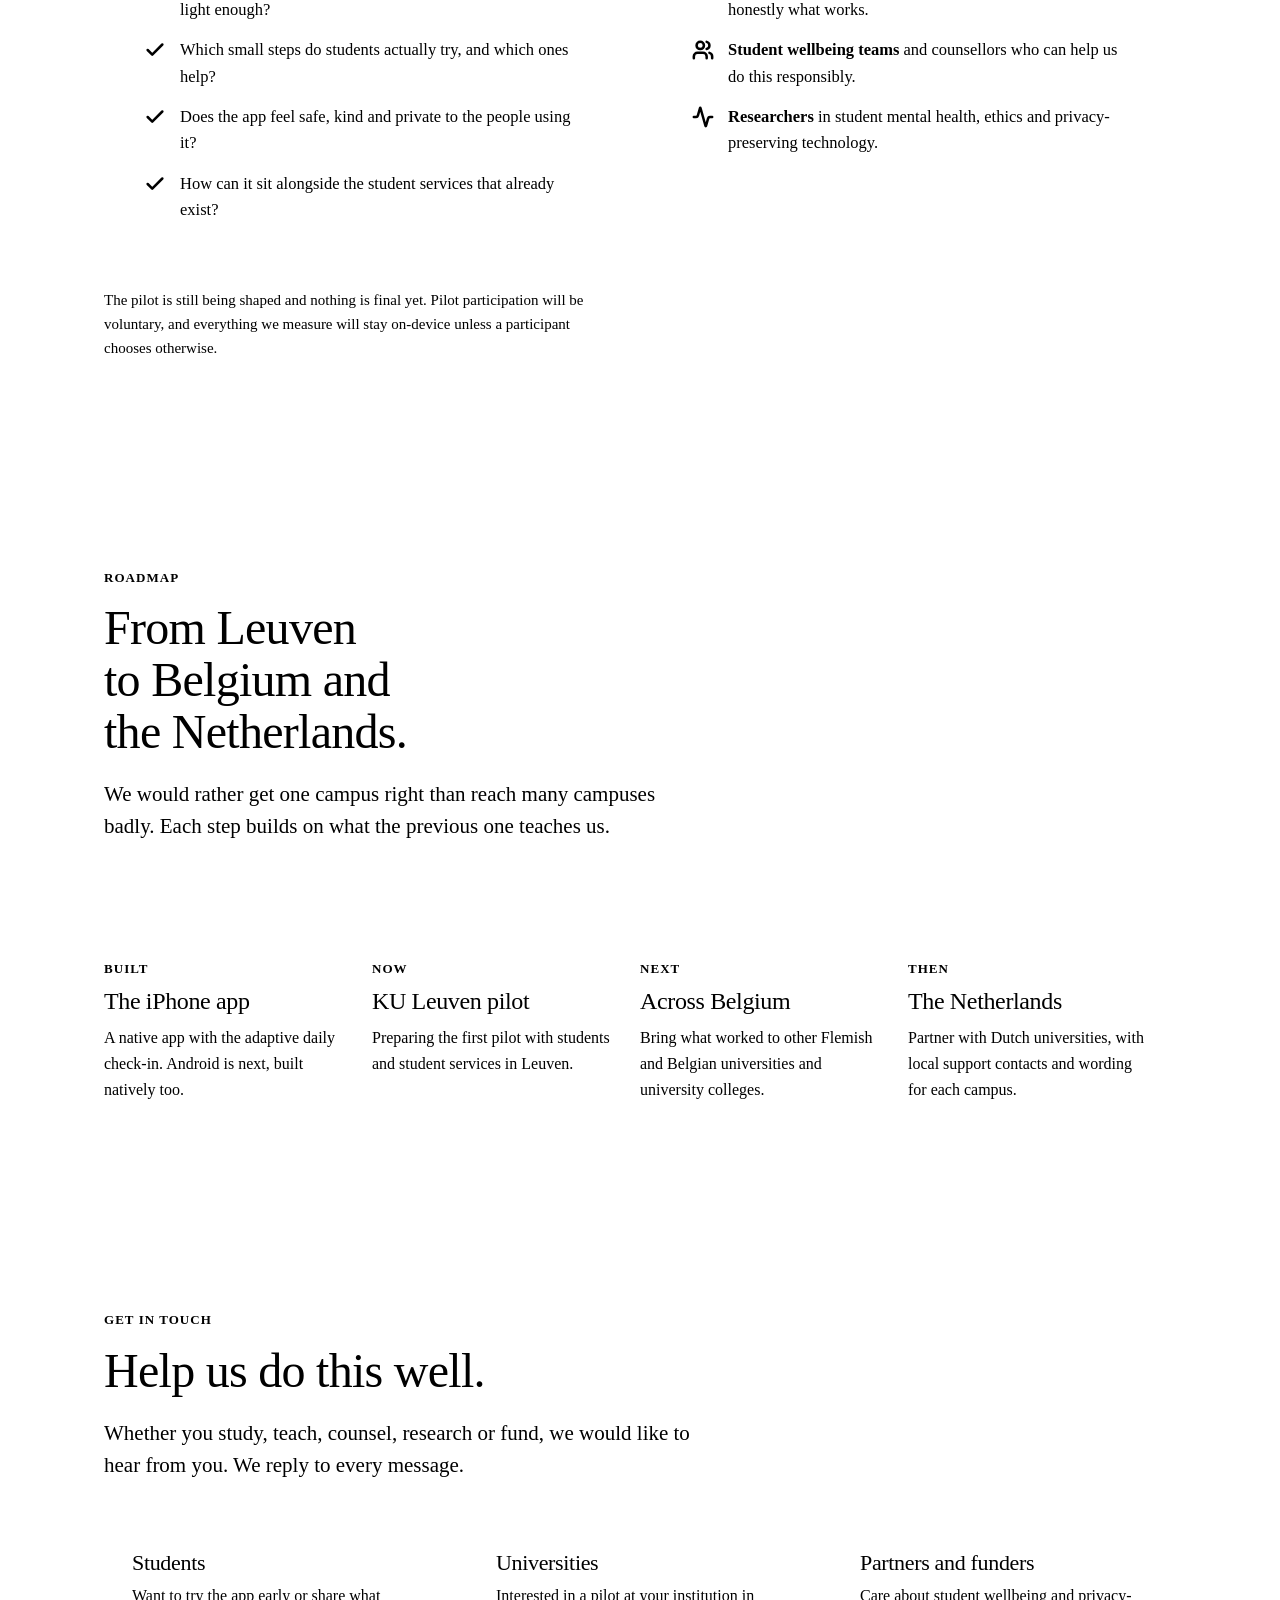
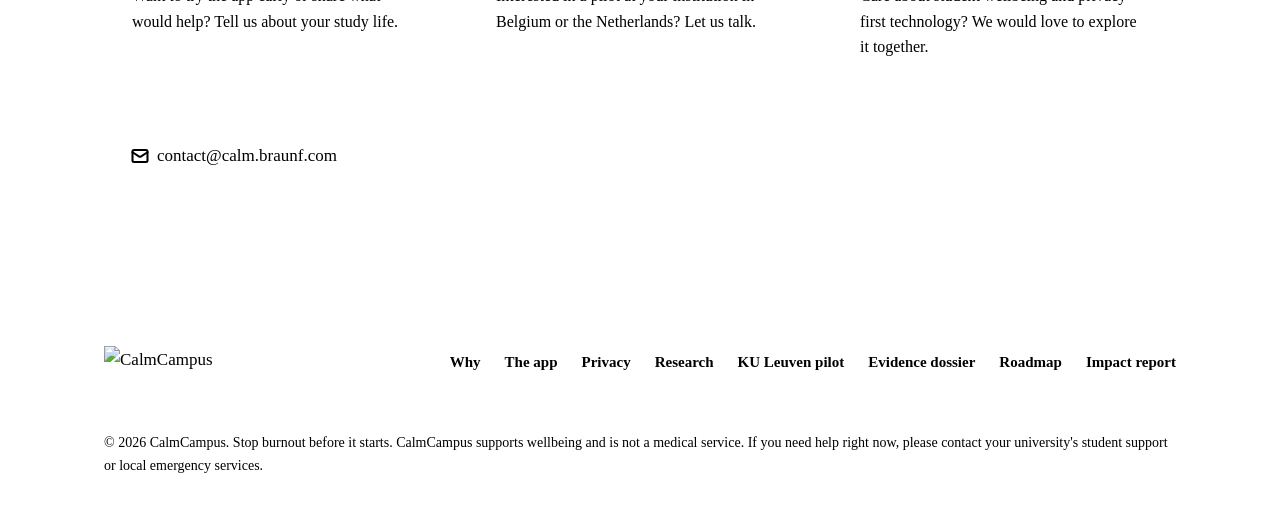
==== commit 2777f2fc: "Add the general demo at /demo/ and link it from the home page (CalmCampus 2081e1f)" ====
--- a/docs/index.html
+++ b/docs/index.html
@@ -102,7 +102,7 @@
         <p class="lead">CalmCampus helps students notice the early signs of burnout and take one small step while it is still easy. A minute a day, and your data stays on your phone.</p>
         <div class="hero-ctas">
           <a href="#pilot" class="btn btn-primary">See the pilot <svg class="ico" aria-hidden="true"><use href="#i-arrow"/></svg></a>
-          <a href="#app" class="btn btn-secondary">How it works</a>
+          <a href="demo/" class="btn btn-secondary">Try the demo</a>
         </div>
         <p class="hero-note">
           <svg class="ico" aria-hidden="true"><use href="#i-lock"/></svg>
@@ -201,6 +201,7 @@
             </div>
           </li>
         </ol>
+        <p class="demo-note"><a href="demo/" class="btn btn-secondary btn-sm">Try the demo <svg class="ico" aria-hidden="true"><use href="#i-arrow"/></svg></a> A short weekly check-in in your browser, with example data. Nothing to install, and your answers stay on your device.</p>
       </div>
     </div>
   </section>
--- a/docs/site.css
+++ b/docs/site.css
@@ -0,0 +1,313 @@
+/* CalmCampus site — built from the brand pack ("Warm ground, two leaves").
+   Cream is the page, ink is the text, terracotta acts, sage soothes.
+   Headings: Caprasimo (never paragraphs, never caps). Everything else: Figtree. */
+
+*, *::before, *::after { box-sizing: border-box; margin: 0; padding: 0; }
+html { scroll-behavior: smooth; scroll-padding-top: 88px; }
+body {
+  background: var(--cream); color: var(--ink);
+  font-family: var(--font-body); font-size: 17px; line-height: 1.6;
+  -webkit-font-smoothing: antialiased; overflow-x: hidden;
+}
+img, svg { display: block; max-width: 100%; }
+a { color: var(--terracotta-700); text-underline-offset: 3px; }
+a:hover { color: var(--terracotta-800); }
+:focus-visible { outline: 2px solid var(--terracotta); outline-offset: 3px; border-radius: 8px; }
+::selection { background: color-mix(in srgb, var(--terracotta) 30%, transparent); }
+
+h1, h2, h3, h4 {
+  font-family: var(--font-heading); font-weight: 400;
+  line-height: 1.08; letter-spacing: -0.015em; text-wrap: balance;
+}
+h1 { font-size: clamp(44px, 6.4vw, 80px); line-height: 1.02; }
+h2 { font-size: clamp(32px, 4.2vw, 48px); }
+h3 { font-size: 24px; line-height: 1.15; }
+p { text-wrap: pretty; }
+
+.wrap { max-width: 1120px; margin: 0 auto; padding: 0 24px; }
+.label {
+  font-size: 13px; font-weight: 700; letter-spacing: 0.08em; text-transform: uppercase;
+  color: var(--sage-700); margin-bottom: 14px;
+}
+.lead { font-size: clamp(18px, 2vw, 21px); line-height: 1.55; color: var(--neutral-800); max-width: 56ch; }
+.sr { position: absolute; width: 1px; height: 1px; overflow: hidden; clip: rect(0 0 0 0); white-space: nowrap; }
+
+/* ── Buttons & tags (fully rounded) ───────────────────────────────────────── */
+.btn {
+  display: inline-flex; align-items: center; gap: 8px; cursor: pointer; text-decoration: none;
+  font-family: var(--font-heading); font-size: 17px; line-height: 1.2;
+  padding: 13px 26px; border-radius: 999px; border: 1px solid transparent;
+  transition: background .15s, color .15s, border-color .15s;
+}
+.btn svg { width: 18px; height: 18px; }
+.btn-primary { background: var(--terracotta-aa); color: var(--cream); }
+.btn-primary:hover { background: var(--terracotta-700); color: var(--cream); }
+.btn-secondary { border-color: var(--divider); color: var(--ink); }
+.btn-secondary:hover { background: color-mix(in srgb, var(--ink) 7%, transparent); color: var(--ink); }
+.btn-sm { font-size: 15px; padding: 9px 20px; white-space: nowrap; }
+
+.tag {
+  display: inline-flex; align-items: center; gap: 8px;
+  font-size: 14px; font-weight: 600; padding: 6px 14px; border-radius: 999px;
+}
+.tag-sage { background: var(--sage-200); color: var(--sage-900); }
+.tag-terra { background: var(--terracotta-200); color: #402310; }
+
+/* ── Nav ──────────────────────────────────────────────────────────────────── */
+.nav {
+  position: sticky; top: 0; z-index: 50;
+  background: color-mix(in srgb, var(--cream) 90%, transparent);
+  backdrop-filter: blur(14px); -webkit-backdrop-filter: blur(14px);
+}
+.nav-inner { display: flex; align-items: center; gap: 32px; height: 72px; }
+.nav-logo img { height: 34px; width: auto; }
+.nav-links { display: flex; gap: 28px; list-style: none; margin-left: auto; }
+.nav-links a { color: var(--ink); text-decoration: none; font-size: 15px; font-weight: 600; }
+.nav-links a:hover { color: var(--terracotta-700); }
+
+/* ── Hero ─────────────────────────────────────────────────────────────────── */
+.hero { position: relative; padding: 56px 0 104px; overflow: hidden; }
+.hero-grid { position: relative; z-index: 1; display: grid; grid-template-columns: 1.15fr 0.85fr; gap: 56px; align-items: center; }
+.hero-tags { display: flex; flex-wrap: wrap; gap: 10px; margin-bottom: 28px; }
+.hero h1 { margin-bottom: 24px; max-width: 13ch; }
+.hero .lead { margin-bottom: 32px; }
+.hero-ctas { display: flex; flex-wrap: wrap; gap: 12px; }
+.hero-note { margin-top: 28px; font-size: 15px; color: var(--neutral-800); display: flex; align-items: center; gap: 10px; }
+.hero-note svg { width: 20px; height: 20px; color: var(--sage-700); flex: none; }
+
+/* Decorative circles: bleed off the edge, stay clear of text */
+.circle { position: absolute; border-radius: 50%; pointer-events: none; }
+.circle-sage { background: var(--sage); }
+.circle-terra { background: var(--terracotta); }
+.circle-ring { border: 2px solid var(--sage); opacity: .55; }
+.hero .c1 { width: 420px; height: 420px; right: -150px; top: -110px; }
+.hero .c2 { width: 150px; height: 150px; right: 22%; bottom: -60px; }
+.hero .c3 { width: 560px; height: 560px; right: -260px; bottom: -300px; }
+
+/* ── Phone mock (real check-in wording) ───────────────────────────────────── */
+.phone {
+  width: min(290px, 100%); margin: 0 auto; padding: 12px; border-radius: 44px;
+  background: var(--ink); box-shadow: var(--shadow-lg);
+}
+.phone-screen {
+  background: var(--cream); border-radius: 33px; padding: 26px 22px 24px;
+  min-height: 520px; display: flex; flex-direction: column;
+}
+.phone-top { display: flex; align-items: center; justify-content: space-between; margin-bottom: 30px; }
+.phone-top img { height: 22px; width: auto; }
+.phone-step { font-size: 13px; font-weight: 600; color: var(--sage-700); }
+.phone-progress { display: flex; gap: 6px; margin-bottom: 34px; }
+.phone-progress i { flex: 1; height: 5px; border-radius: 99px; background: var(--neutral-300); }
+.phone-progress i:first-child { background: var(--sage); }
+.phone-q { font-family: var(--font-heading); font-size: 28px; line-height: 1.1; margin-bottom: 28px; }
+.phone-scale { display: flex; gap: 8px; }
+.phone-scale span {
+  flex: 1; aspect-ratio: 1; border-radius: 50%; background: var(--sand);
+  display: grid; place-items: center; font-weight: 700; font-size: 16px;
+}
+.phone-labels { display: flex; justify-content: space-between; margin-top: 12px; font-size: 12px; color: var(--neutral-800); }
+.phone-skip { margin-top: auto; align-self: flex-start; font-size: 14px; font-weight: 600; padding: 8px 18px; border-radius: 999px; border: 1px solid var(--divider); }
+
+/* ── Sections ─────────────────────────────────────────────────────────────── */
+.section { padding: 104px 0; position: relative; }
+.section-head { margin-bottom: 56px; }
+.section-head h2 { max-width: 18ch; margin-bottom: 20px; }
+.section-sand { background: var(--sand); }
+.section-dark { background: var(--sage-800); color: var(--cream); overflow: hidden; }
+.section-dark .label { color: var(--sage-300); }
+.section-dark .lead { color: var(--sage-200); }
+
+.cards { display: grid; grid-template-columns: repeat(auto-fit, minmax(260px, 1fr)); gap: 24px; }
+.card { background: var(--sand); border-radius: 28px; padding: 32px; display: flex; flex-direction: column; gap: 12px; }
+.section-sand .card { background: var(--cream); }
+.card p { font-size: 16px; color: var(--neutral-800); }
+.icon {
+  width: 52px; height: 52px; border-radius: 50%; display: grid; place-items: center;
+  background: var(--sage-200); color: var(--sage-800); margin-bottom: 8px;
+}
+.icon.terra { background: var(--terracotta-200); color: var(--terracotta-800); }
+.icon svg { width: 24px; height: 24px; }
+.ico { fill: none; stroke: currentColor; stroke-width: 2.75; stroke-linecap: round; stroke-linejoin: round; }
+
+/* Product */
+.product-grid { display: grid; grid-template-columns: 0.8fr 1.2fr; gap: 64px; align-items: center; }
+.product-stage { background: var(--sage-200); border-radius: 36px; padding: 56px 24px; position: relative; overflow: hidden; }
+.product-stage .circle { z-index: 0; }
+.product-stage .phone { position: relative; z-index: 1; }
+.product-stage .c1 { width: 220px; height: 220px; left: -80px; top: -70px; }
+.product-stage .c2 { width: 120px; height: 120px; right: -40px; bottom: 40px; }
+.steps { list-style: none; display: flex; flex-direction: column; gap: 32px; counter-reset: s; }
+.steps li { display: grid; grid-template-columns: 52px 1fr; gap: 20px; }
+.steps li::before {
+  counter-increment: s; content: counter(s);
+  width: 52px; height: 52px; border-radius: 50%; display: grid; place-items: center;
+  background: var(--terracotta-aa); color: var(--cream); font-family: var(--font-heading); font-size: 22px;
+}
+.steps h3 { margin-bottom: 6px; }
+.steps p { color: var(--neutral-800); }
+.badge-soon { display: inline-block; margin-left: 8px; vertical-align: middle; }
+
+/* Privacy */
+.privacy-grid { display: grid; grid-template-columns: repeat(auto-fit, minmax(240px, 1fr)); gap: 20px; margin-top: 8px; }
+.privacy-item { border: 1px solid color-mix(in srgb, var(--cream) 22%, transparent); border-radius: 28px; padding: 28px; }
+.privacy-item .ico { width: 28px; height: 28px; color: var(--sage-300); margin-bottom: 14px; }
+.privacy-item h3 { font-size: 22px; margin-bottom: 8px; }
+.privacy-item p { font-size: 16px; color: var(--sage-200); }
+.section-dark .circle-ring { border-color: var(--sage); opacity: .5; }
+.section-dark .c1 { width: 520px; height: 520px; right: -240px; top: -200px; }
+
+/* Pilot */
+.pilot-grid { display: grid; grid-template-columns: 1fr 1fr; gap: 24px; }
+.panel { background: var(--sand); border-radius: 28px; padding: 40px; }
+.panel h3 { margin-bottom: 16px; font-size: 28px; }
+.panel ul { list-style: none; display: flex; flex-direction: column; gap: 14px; }
+.panel li { display: grid; grid-template-columns: 24px 1fr; gap: 12px; font-size: 16.5px; }
+.panel li svg { width: 22px; height: 22px; color: var(--sage-700); margin-top: 2px; }
+.panel-sage { background: var(--sage-200); }
+.pilot-foot { margin-top: 24px; font-size: 15px; color: var(--neutral-800); max-width: 70ch; }
+
+/* Roadmap */
+.road { display: grid; grid-template-columns: repeat(4, 1fr); gap: 0; position: relative; }
+.road::before { content: ""; position: absolute; left: 0; right: 0; top: 17px; height: 3px; background: var(--divider); border-radius: 3px; }
+.stop { position: relative; padding: 0 24px 0 0; }
+.stop-dot { width: 36px; height: 36px; border-radius: 50%; background: var(--cream); border: 3px solid var(--divider); margin-bottom: 24px; position: relative; }
+.stop.now .stop-dot { background: var(--terracotta); border-color: var(--terracotta); }
+.stop.done .stop-dot { background: var(--sage); border-color: var(--sage); }
+.stop-when { font-size: 13px; font-weight: 700; letter-spacing: .08em; text-transform: uppercase; color: var(--sage-700); margin-bottom: 8px; }
+.stop.now .stop-when { color: var(--terracotta-700); }
+.stop h3 { font-size: 24px; margin-bottom: 10px; }
+.stop p { font-size: 16px; color: var(--neutral-800); }
+.markets { display: flex; flex-wrap: wrap; gap: 8px; margin-top: 14px; }
+.markets .tag { font-size: 13px; padding: 4px 12px; background: var(--sand); color: var(--ink); }
+
+/* Contact */
+.contact { background: var(--terracotta-aa); color: var(--cream); overflow: hidden; }
+.contact h2 { color: var(--cream); max-width: 16ch; margin-bottom: 20px; }
+.contact .lead { color: var(--terracotta-100); margin-bottom: 40px; }
+.contact .label { color: var(--terracotta-100); }
+.contact-cards { display: grid; grid-template-columns: repeat(auto-fit, minmax(240px, 1fr)); gap: 20px; margin-bottom: 44px; position: relative; z-index: 1; }
+.contact-card { background: var(--cream); color: var(--ink); border-radius: 28px; padding: 28px; }
+.contact-card h3 { font-size: 22px; margin-bottom: 8px; }
+.contact-card p { font-size: 16px; color: var(--neutral-800); }
+.contact .wrap { position: relative; z-index: 1; }
+.contact .c1 { width: 460px; height: 460px; right: -200px; top: -220px; background: var(--terracotta-700); }
+.btn-cream { background: var(--cream); color: var(--terracotta-800); }
+.btn-cream:hover { background: var(--cream-100); color: var(--terracotta-800); }
+
+/* Footer */
+.footer { padding: 56px 0 48px; }
+.footer-inner { display: flex; flex-wrap: wrap; gap: 24px 48px; align-items: center; justify-content: space-between; }
+.footer img { height: 32px; width: auto; }
+.footer-links { display: flex; flex-wrap: wrap; gap: 8px 24px; }
+.footer-links a { color: var(--ink); font-size: 15px; font-weight: 600; text-decoration: none; }
+.footer-links a:hover { color: var(--terracotta-700); }
+.footer-copy { width: 100%; font-size: 14px; color: var(--neutral-800); border-top: 1px solid var(--divider); padding-top: 24px; }
+
+/* ── Responsive ───────────────────────────────────────────────────────────── */
+@media (max-width: 920px) {
+  .hero-grid, .product-grid, .pilot-grid { grid-template-columns: minmax(0, 1fr); }
+  .hero { padding-bottom: 80px; }
+  .hero-visual { order: 2; }
+  .hero .c1 { width: 300px; height: 300px; right: -140px; top: -120px; }
+  .road { grid-template-columns: 1fr; gap: 36px; padding-left: 8px; }
+  .road::before { left: 25px; right: auto; top: 0; bottom: 0; width: 3px; height: auto; }
+  .stop { display: grid; grid-template-columns: 36px 1fr; column-gap: 20px; padding: 0; }
+  .stop-dot { margin: 0; grid-row: 1 / span 4; }
+  .section { padding: 72px 0; }
+}
+@media (max-width: 640px) {
+  body { font-size: 16px; }
+  .wrap { padding: 0 20px; }
+  .panel { padding: 28px; }
+  .card { padding: 26px; }
+}
+@media (prefers-reduced-motion: reduce) { html { scroll-behavior: auto; } }
+
+/* Research */
+.sub { font-size: 26px; margin: 8px 0 20px; }
+.evidence { display: grid; grid-template-columns: repeat(auto-fit, minmax(280px, 1fr)); gap: 24px; margin-bottom: 48px; }
+.ev { background: var(--cream); border-radius: 28px; padding: 32px; display: flex; flex-direction: column; gap: 12px; }
+.ev-stat { font-family: var(--font-heading); font-size: 44px; line-height: 1; color: var(--terracotta-700); letter-spacing: -0.015em; }
+.ev p { font-size: 16px; color: var(--neutral-800); flex: 1; }
+.ev-cite { font-size: 14px; font-weight: 600; color: var(--sage-700); }
+.ev-cite:hover { color: var(--sage-900); }
+.research-plan { background: var(--sage-200); padding: 40px; }
+.research-plan ul { margin: 20px 0; }
+.plan-note { font-size: 15px; color: var(--neutral-800); max-width: 70ch; margin-bottom: 4px; }
+.research-plan .btn { margin-top: 20px; }
+@media (max-width: 640px) { .research-plan { padding: 28px; } .ev { padding: 26px; } }
+.ev-word { font-size: 32px; padding-top: 6px; }
+.dossier-btn { margin-top: 28px; }
+.dossier-meta { margin-top: 14px; font-size: 15px; color: var(--neutral-800); max-width: 60ch; }
+.claims { margin-top: 8px; align-items: start; }
+.claims .panel { background: var(--cream); }
+.claims .research-plan { background: var(--sage-200); }
+.ev-word { font-size: 30px; }
+
+/* Report */
+.report-hero { padding-bottom: 88px; }
+.report-hero h1 { max-width: 16ch; }
+.report-hero .c1 { width: 380px; height: 380px; right: -140px; top: -120px; }
+.report-hero .wrap { position: relative; z-index: 1; }
+.bullets { list-style: none; display: flex; flex-direction: column; gap: 10px; margin-top: 6px; }
+.bullets li { display: grid; grid-template-columns: 22px 1fr; gap: 10px; font-size: 15.5px; color: var(--neutral-800); }
+.bullets svg { width: 20px; height: 20px; color: var(--sage-700); margin-top: 2px; }
+.table-wrap { overflow-x: auto; }
+.data-table { width: 100%; border-collapse: collapse; font-size: 16px; background: var(--sand); border-radius: 28px; overflow: hidden; }
+.data-table th { text-align: left; font-size: 13px; font-weight: 700; letter-spacing: .08em; text-transform: uppercase; color: var(--sage-700); padding: 18px 24px; }
+.data-table td { padding: 16px 24px; border-top: 1px solid var(--divider); vertical-align: top; }
+.data-table td:first-child { font-weight: 700; }
+.status { display: inline-block; font-size: 14px; font-weight: 600; padding: 4px 12px; border-radius: 999px; white-space: nowrap; }
+.status.ok { background: var(--sage-200); color: var(--sage-900); }
+.status.no { background: var(--terracotta-200); color: #402310; }
+@media (max-width: 720px) {
+  .data-table, .data-table tbody, .data-table tr, .data-table td { display: block; }
+  .data-table thead { display: none; }
+  .data-table tr { padding: 16px 20px; border-top: 1px solid var(--divider); }
+  .data-table tr:first-child { border-top: 0; }
+  .data-table td { border: 0; padding: 3px 0; }
+  .data-table td::before { content: attr(data-label) ": "; font-weight: 600; color: var(--sage-700); }
+  .data-table td:first-child::before, .data-table td:last-child::before { content: ""; }
+}
+
+/* Responsive nav: menu button below 960px */
+.nav-toggle { display: none; width: 44px; height: 44px; border-radius: 50%; border: 1px solid var(--divider); background: transparent; color: var(--ink); cursor: pointer; place-items: center; margin-left: auto; }
+.nav-toggle svg { width: 22px; height: 22px; }
+.nav-toggle:hover { background: color-mix(in srgb, var(--ink) 7%, transparent); }
+.nav-toggle path { transition: transform .2s, opacity .2s; transform-origin: center; }
+.nav.open .nav-toggle .l1 { transform: translateY(5px) rotate(45deg); }
+.nav.open .nav-toggle .l2 { opacity: 0; }
+.nav.open .nav-toggle .l3 { transform: translateY(-5px) rotate(-45deg); }
+@media (max-width: 960px) {
+  .nav-inner { gap: 12px; }
+  .nav-toggle { display: grid; }
+  .nav-inner > .btn { margin-left: 0; }
+  .nav-links {
+    display: none; position: absolute; left: 0; right: 0; top: 100%;
+    flex-direction: column; gap: 0; margin: 0; padding: 8px 24px 20px;
+    background: var(--cream); border-bottom: 1px solid var(--divider); box-shadow: var(--shadow-lg);
+  }
+  .nav.open .nav-links { display: flex; }
+  .nav-links a { display: block; padding: 14px 0; font-size: 17px; border-bottom: 1px solid var(--divider); }
+  .nav-links li:last-child a { border-bottom: 0; }
+}
+@media (max-width: 480px) {
+  .nav-inner { height: 64px; padding: 0 16px; }
+  .nav-logo img { height: 28px; width: auto; }
+  .nav-links { padding: 8px 16px 20px; }
+  .nav .btn-sm { padding: 10px 16px; font-size: 14px; }
+  .wrap { padding: 0 18px; }
+}
+@media (max-width: 360px) { .nav .btn-sm { display: none; } .nav-toggle { margin-left: auto; } }
+
+/* Comfortable touch targets */
+.footer-links a { display: inline-block; padding: 10px 0; }
+@media (pointer: coarse) {
+  .btn-sm { padding: 12px 22px; min-height: 44px; }
+  .ev-cite { display: inline-block; padding: 6px 0; }
+}
+
+.panel li > span, .bullets li > span, .steps li > div { min-width: 0; overflow-wrap: anywhere; }
+
+/* Link to the web demo under the app steps */
+.demo-note { margin-top: 32px; display: flex; flex-wrap: wrap; align-items: center; gap: 12px 16px; font-size: 15px; color: var(--neutral-800); }
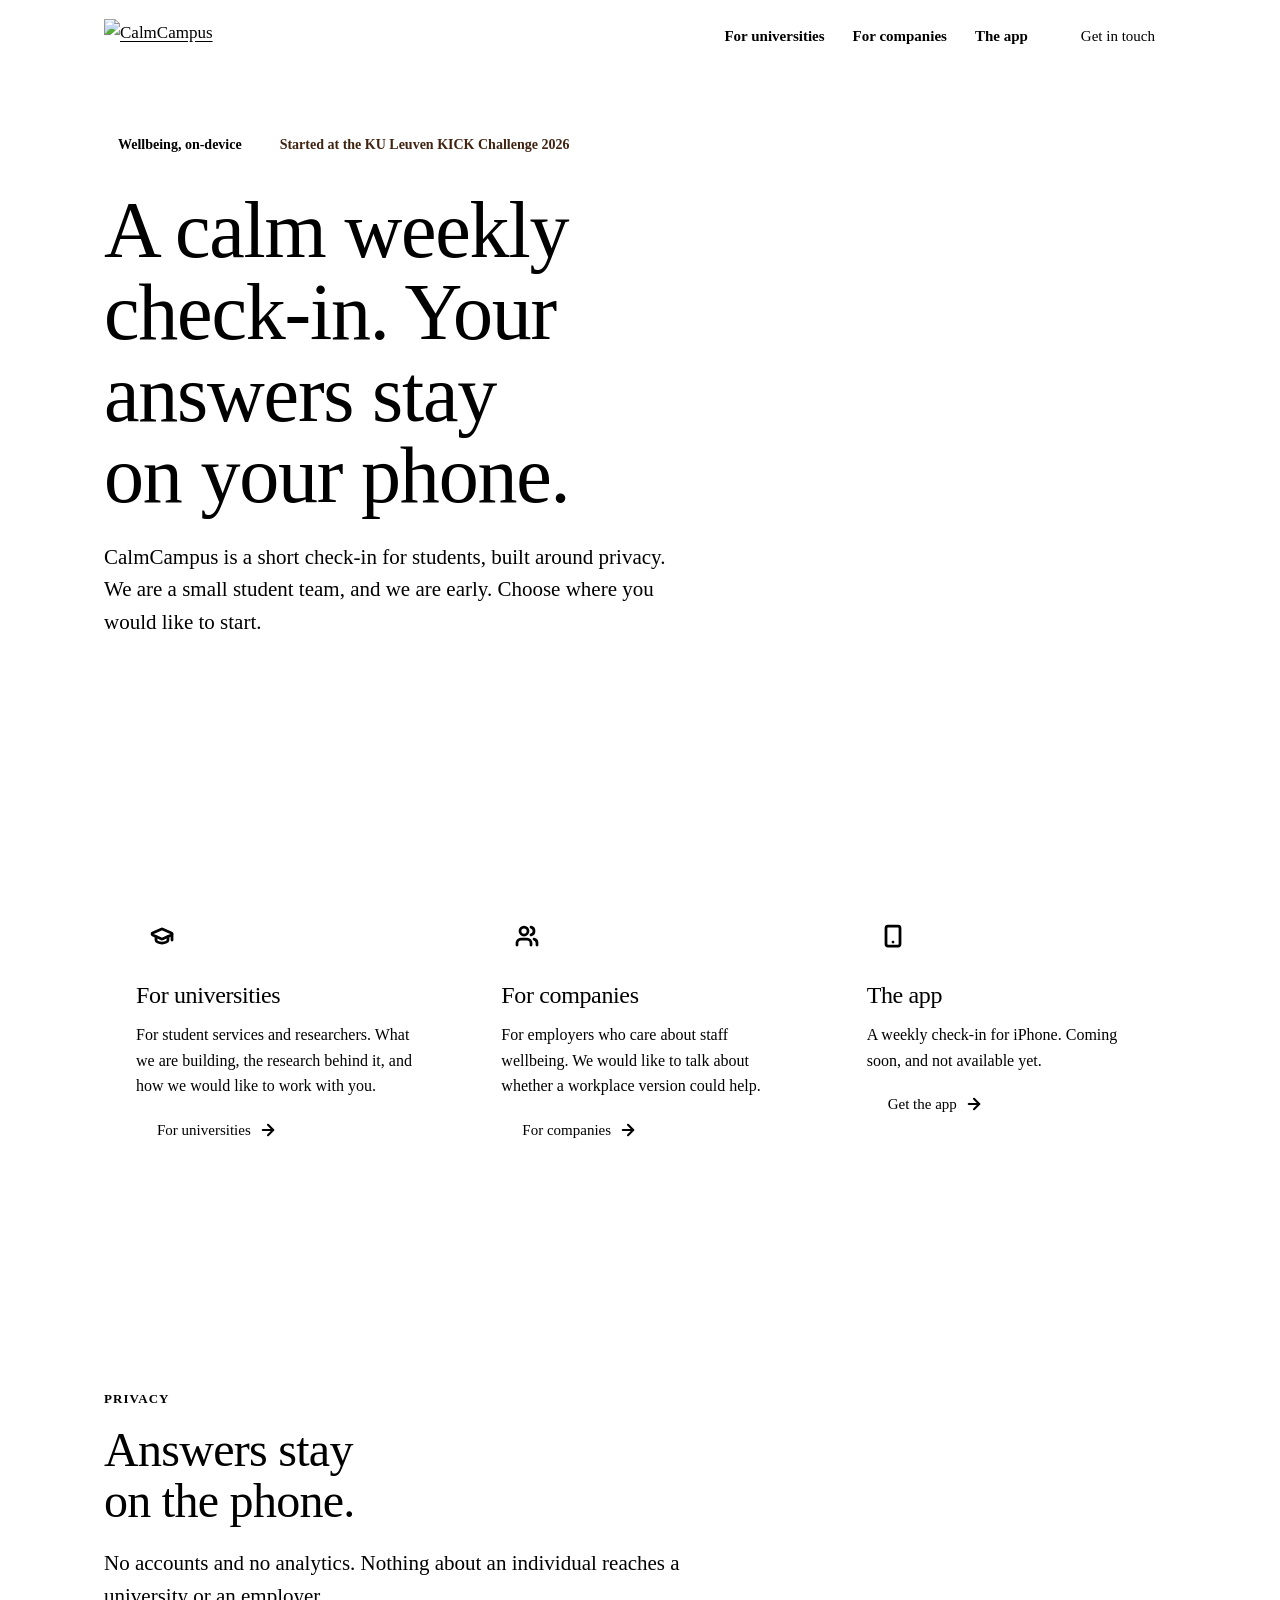
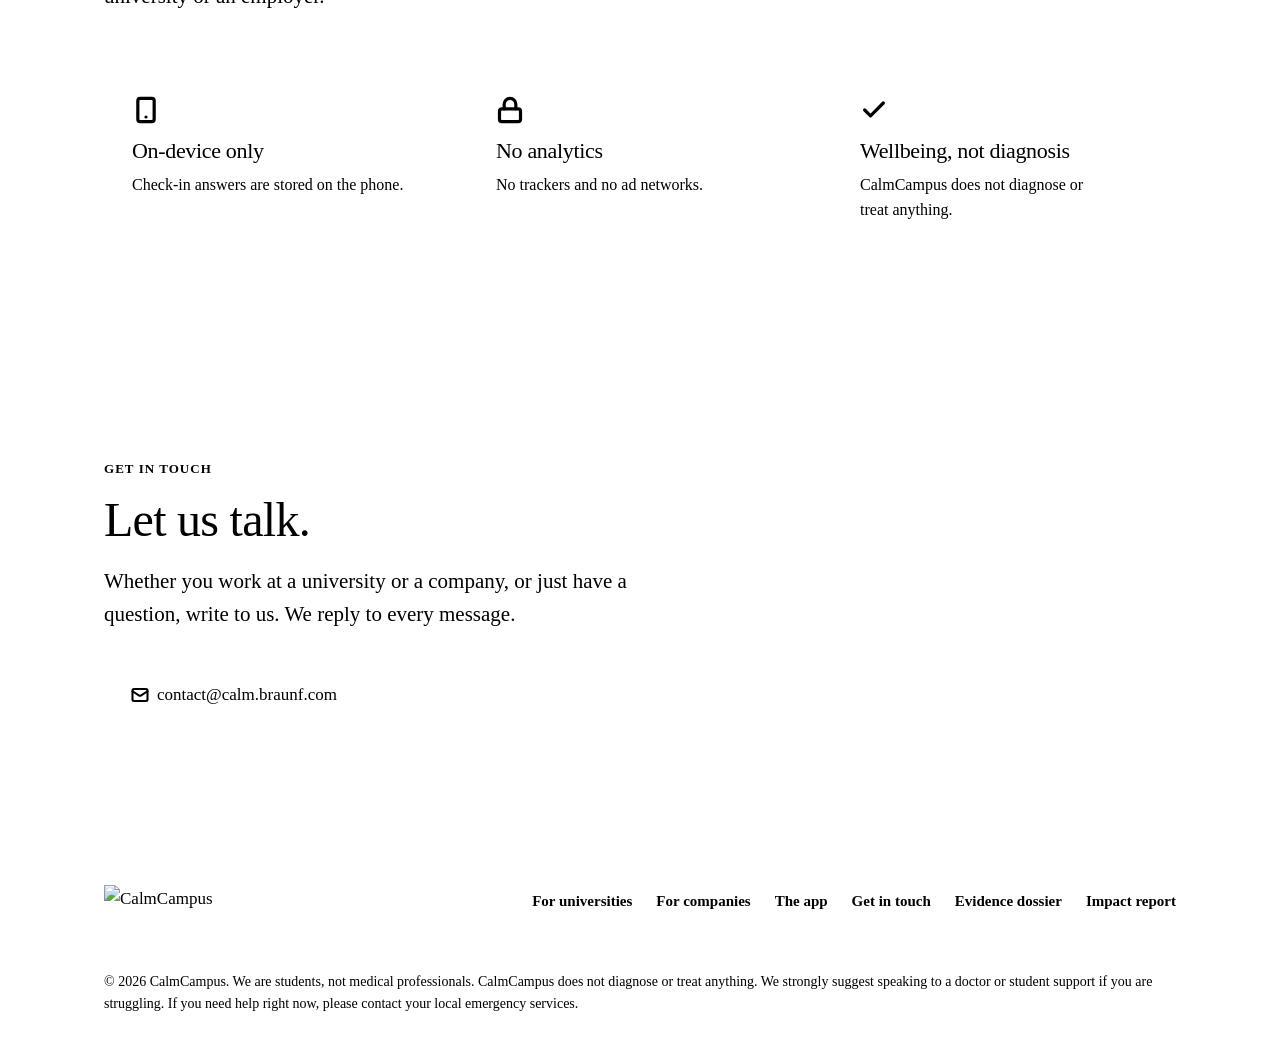
==== commit 50b4e37e: "Restructure site into hub, universities, companies and app pages Co-authored-by: Florian Braun <8925" ====
--- a/docs/index.html
+++ b/docs/index.html
@@ -3,11 +3,11 @@
 <head>
   <meta charset="UTF-8">
   <meta name="viewport" content="width=device-width, initial-scale=1.0">
-  <title>CalmCampus — Stop burnout before it starts</title>
-  <meta name="description" content="CalmCampus helps students notice early signs of burnout and take small steps before things pile up. All data stays on your phone. Preparing a pilot at KU Leuven, then Belgium and the Netherlands.">
+  <title>CalmCampus: a calm weekly check-in, private by design</title>
+  <meta name="description" content="CalmCampus is a short weekly wellbeing check-in for students, built so answers stay on the phone. For universities, for companies, and the app.">
   <meta name="theme-color" content="#f5ead8">
-  <meta property="og:title" content="CalmCampus — Stop burnout before it starts">
-  <meta property="og:description" content="A student wellness app where all data stays on-device. Preparing a pilot at KU Leuven.">
+  <meta property="og:title" content="CalmCampus: a calm weekly check-in, private by design">
+  <meta property="og:description" content="A short weekly check-in where answers stay on your phone. For universities, for companies, and the app.">
   <meta property="og:type" content="website">
   <meta property="og:url" content="https://cc.braunf.com/">
   <meta property="og:site_name" content="CalmCampus">
@@ -28,8 +28,11 @@
         "alternateName": "Calm Campus",
         "url": "https://cc.braunf.com/",
         "logo": "https://cc.braunf.com/assets/brand/first-sprout-favicon-512.png",
-        "description": "A student wellness app that helps students notice early signs of burnout and find the right support. All data stays on the phone.",
-        "sameAs": ["https://github.com/lumenworksco/-CalmCampus", "https://huggingface.co/CalmCampus"]
+        "description": "A weekly wellbeing check-in for students, with answers kept on the phone. Not a medical service.",
+        "sameAs": [
+          "https://github.com/CalmCampus-FV/CalmCampus",
+          "https://huggingface.co/CalmCampus"
+        ]
       },
       {
         "@type": "WebSite",
@@ -37,7 +40,9 @@
         "name": "CalmCampus",
         "alternateName": "Calm Campus",
         "url": "https://cc.braunf.com/",
-        "publisher": { "@id": "https://cc.braunf.com/#organization" }
+        "publisher": {
+          "@id": "https://cc.braunf.com/#organization"
+        }
       }
     ]
   }
@@ -47,7 +52,6 @@
   <link rel="stylesheet" href="site.css">
 </head>
 <body>
-
   <!-- Lucide icons (stroke 2.75, per brand guide) -->
   <svg width="0" height="0" style="position:absolute" aria-hidden="true">
     <defs>
@@ -66,364 +70,83 @@
     </defs>
   </svg>
 
-  <!-- ── Nav ─────────────────────────────────────────────────────────────── -->
   <header class="nav">
     <div class="wrap nav-inner">
-      <a href="#" class="nav-logo" aria-label="CalmCampus home">
+      <a href="/" class="nav-logo" aria-label="CalmCampus home">
         <img src="assets/brand/first-sprout-horizontal-color.svg" alt="CalmCampus" width="222" height="34">
       </a>
       <button class="nav-toggle" type="button" aria-expanded="false" aria-controls="menu" aria-label="Open menu"><svg class="ico" viewBox="0 0 24 24" aria-hidden="true"><path class="l1" d="M4 7h16"/><path class="l2" d="M4 12h16"/><path class="l3" d="M4 17h16"/></svg></button>
       <ul class="nav-links" id="menu">
-        <li><a href="#why">Why</a></li>
-        <li><a href="#app">The app</a></li>
-        <li><a href="#privacy">Privacy</a></li>
-        <li><a href="#research">Research</a></li>
-        <li><a href="#pilot">KU Leuven pilot</a></li>
-        <li><a href="#roadmap">Roadmap</a></li>
-        <li><a href="report.html">Impact report</a></li>
+        <li><a href="/universities/">For universities</a></li>
+        <li><a href="/companies/">For companies</a></li>
+        <li><a href="/app/">The app</a></li>
       </ul>
       <a href="#contact" class="btn btn-primary btn-sm">Get in touch</a>
     </div>
   </header>
 
   <main>
-  <!-- ── Hero ────────────────────────────────────────────────────────────── -->
   <section class="hero">
     <div class="circle circle-sage c1" aria-hidden="true"></div>
     <div class="circle circle-terra c2" aria-hidden="true"></div>
     <div class="circle circle-ring c3" aria-hidden="true"></div>
-    <div class="wrap hero-grid">
-      <div>
-        <div class="hero-tags">
-          <span class="tag tag-sage">Student wellness, on-device</span>
-          <span class="tag tag-terra">Preparing our KU Leuven pilot</span>
+    <div class="wrap">
+      <div class="hero-tags">
+        <span class="tag tag-sage">Wellbeing, on-device</span>
+        <span class="tag tag-terra">Started at the KU Leuven KICK Challenge 2026</span>
+      </div>
+      <h1>A calm weekly check-in. Your answers stay on your phone.</h1>
+      <p class="lead">CalmCampus is a short check-in for students, built around privacy. We are a small student team, and we are early. Choose where you would like to start.</p>
+    </div>
+  </section>
+
+  <section class="section section-sand" id="start">
+    <div class="wrap">
+      <div class="cards">
+        <div class="card">
+          <div class="icon"><svg class="ico" aria-hidden="true"><use href="#i-cap"/></svg></div>
+          <h3>For universities</h3>
+          <p>For student services and researchers. What we are building, the research behind it, and how we would like to work with you.</p>
+          <a href="/universities/" class="btn btn-primary btn-sm">For universities <svg class="ico" aria-hidden="true"><use href="#i-arrow"/></svg></a>
         </div>
-        <h1>Stop burnout before it starts.</h1>
-        <p class="lead">CalmCampus helps students notice the early signs of burnout and take one small step while it is still easy. A minute a day, and your data stays on your phone.</p>
-        <div class="hero-ctas">
-          <a href="#pilot" class="btn btn-primary">See the pilot <svg class="ico" aria-hidden="true"><use href="#i-arrow"/></svg></a>
-          <a href="demo/" class="btn btn-secondary">Try the demo</a>
+        <div class="card">
+          <div class="icon terra"><svg class="ico" aria-hidden="true"><use href="#i-users"/></svg></div>
+          <h3>For companies</h3>
+          <p>For employers who care about staff wellbeing. We would like to talk about whether a workplace version could help.</p>
+          <a href="/companies/" class="btn btn-primary btn-sm">For companies <svg class="ico" aria-hidden="true"><use href="#i-arrow"/></svg></a>
         </div>
-        <p class="hero-note">
-          <svg class="ico" aria-hidden="true"><use href="#i-lock"/></svg>
-          No cloud AI, no analytics, no accounts needed to look around.
-        </p>
-      </div>
-
-      <div class="hero-visual">
-        <div class="phone" role="img" aria-label="The CalmCampus daily check-in asking: How are you feeling today?">
-          <div class="phone-screen">
-            <div class="phone-top">
-              <img src="assets/brand/first-sprout-mark-color.svg" alt="" width="22" height="22">
-              <span class="phone-step">1 of 3</span>
-            </div>
-            <div class="phone-progress"><i></i><i></i><i></i></div>
-            <div class="phone-q">How are you feeling today?</div>
-            <div class="phone-scale"><span>1</span><span>2</span><span>3</span><span>4</span><span>5</span></div>
-            <div class="phone-labels"><span>Very low</span><span>Very good</span></div>
-            <div class="phone-skip">Skip</div>
-          </div>
+        <div class="card">
+          <div class="icon"><svg class="ico" aria-hidden="true"><use href="#i-phone"/></svg></div>
+          <h3>The app</h3>
+          <p>A weekly check-in for iPhone. Coming soon, and not available yet.</p>
+          <a href="/app/" class="btn btn-primary btn-sm">Get the app <svg class="ico" aria-hidden="true"><use href="#i-arrow"/></svg></a>
         </div>
       </div>
     </div>
   </section>
 
-  <!-- ── Why ─────────────────────────────────────────────────────────────── -->
-  <section class="section section-sand" id="why">
-    <div class="wrap">
-      <div class="section-head">
-        <div class="label">Why CalmCampus</div>
-        <h2>Burnout is quiet while it builds.</h2>
-        <p class="lead">It rarely arrives overnight. Sleep slips, days get smaller, deadlines stack up. Most students only reach out once it already feels heavy, and by then the way back is longer.</p>
-      </div>
-      <div class="cards">
-        <div class="card">
-          <div class="icon"><svg class="ico" aria-hidden="true"><use href="#i-clock"/></svg></div>
-          <h3>Support comes late</h3>
-          <p>Student services mostly meet students after a rough patch has set in. We want to be there in the weeks before.</p>
-        </div>
-        <div class="card">
-          <div class="icon terra"><svg class="ico" aria-hidden="true"><use href="#i-users"/></svg></div>
-          <h3>Asking for help is hard</h3>
-          <p>Stigma, waiting lists and not knowing where to start keep many students from reaching out at all.</p>
-        </div>
-        <div class="card">
-          <div class="icon"><svg class="ico" aria-hidden="true"><use href="#i-moon"/></svg></div>
-          <h3>Small signs get missed</h3>
-          <p>Sleep, movement and mood tell a story over time. Nobody sees it, least of all the student living in the middle of it.</p>
-        </div>
-      </div>
-    </div>
-  </section>
-
-  <!-- ── App ─────────────────────────────────────────────────────────────── -->
-  <section class="section" id="app">
-    <div class="wrap product-grid">
-      <div class="product-stage" aria-hidden="true">
-        <div class="circle circle-sage c1"></div>
-        <div class="circle circle-terra c2"></div>
-        <div class="phone">
-          <div class="phone-screen">
-            <div class="phone-top">
-              <img src="assets/brand/first-sprout-mark-color.svg" alt="" width="22" height="22">
-              <span class="phone-step">3 of 3</span>
-            </div>
-            <div class="phone-progress"><i style="background:var(--sage)"></i><i style="background:var(--sage)"></i><i style="background:var(--sage)"></i></div>
-            <div class="phone-q">How stressed do you feel today?</div>
-            <div class="phone-scale"><span>1</span><span>2</span><span>3</span><span>4</span><span>5</span></div>
-            <div class="phone-labels"><span>Not at all</span><span>Extremely</span></div>
-            <div class="phone-skip">Skip</div>
-          </div>
-        </div>
-      </div>
-
-      <div>
-        <div class="label">The app</div>
-        <h2 style="margin-bottom:20px">A calm minute, every day.</h2>
-        <p class="lead" style="margin-bottom:40px">CalmCampus is a native iPhone app, with Android to follow. It listens a little, asks a little, and suggests something small that fits your day.</p>
-        <ol class="steps">
-          <li>
-            <div>
-              <h3>A short daily check-in</h3>
-              <p>Three quick questions about mood, energy and stress. Every question can be skipped. When something looks off, like a short night, it may ask one gentle follow-up. Never more than five in total.</p>
-            </div>
-          </li>
-          <li>
-            <div>
-              <h3>Your own baseline</h3>
-              <p>Sleep and activity from your phone are compared with your own normal, not with other people. Missing data stays missing. We never fill gaps with guesses.</p>
-            </div>
-          </li>
-          <li>
-            <div>
-              <h3>One small step <span class="tag tag-sage badge-soon">Being rebuilt</span></h3>
-              <p>Short breathing and grounding exercises, plus pointers to your university's student support when you want a person to talk to. We are bringing these across from our first prototype.</p>
-            </div>
-          </li>
-        </ol>
-        <p class="demo-note"><a href="demo/" class="btn btn-secondary btn-sm">Try the demo <svg class="ico" aria-hidden="true"><use href="#i-arrow"/></svg></a> A short weekly check-in in your browser, with example data. Nothing to install, and your answers stay on your device.</p>
-      </div>
-    </div>
-  </section>
-
-  <!-- ── Privacy ─────────────────────────────────────────────────────────── -->
   <section class="section section-dark" id="privacy">
     <div class="circle circle-ring c1" aria-hidden="true"></div>
     <div class="wrap">
       <div class="section-head">
         <div class="label">Privacy</div>
-        <h2>Your data stays on your phone.</h2>
-        <p class="lead">Privacy is how the app is built, not a line in a policy. What you share with CalmCampus is for you, and it never becomes something a university can look up.</p>
+        <h2>Answers stay on the phone.</h2>
+        <p class="lead">No accounts and no analytics. Nothing about an individual reaches a university or an employer.</p>
       </div>
       <div class="privacy-grid">
-        <div class="privacy-item">
-          <svg class="ico" aria-hidden="true"><use href="#i-phone"/></svg>
-          <h3>On-device only</h3>
-          <p>Check-ins and sensor data are stored on your phone. There is no server holding them.</p>
-        </div>
-        <div class="privacy-item">
-          <svg class="ico" aria-hidden="true"><use href="#i-shield"/></svg>
-          <h3>No cloud AI</h3>
-          <p>Any AI runs on the device itself. Nothing you write is sent to an outside service.</p>
-        </div>
-        <div class="privacy-item">
-          <svg class="ico" aria-hidden="true"><use href="#i-lock"/></svg>
-          <h3>No analytics</h3>
-          <p>No trackers and no ad networks. Nothing about an individual student reaches the university.</p>
-        </div>
-        <div class="privacy-item">
-          <svg class="ico" aria-hidden="true"><use href="#i-check"/></svg>
-          <h3>Wellness, not diagnosis</h3>
-          <p>CalmCampus spots early signs and supports good habits. It does not diagnose or replace professional care.</p>
-        </div>
+        <div class="privacy-item"><svg class="ico" aria-hidden="true"><use href="#i-phone"/></svg><h3>On-device only</h3><p>Check-in answers are stored on the phone.</p></div>
+        <div class="privacy-item"><svg class="ico" aria-hidden="true"><use href="#i-lock"/></svg><h3>No analytics</h3><p>No trackers and no ad networks.</p></div>
+        <div class="privacy-item"><svg class="ico" aria-hidden="true"><use href="#i-check"/></svg><h3>Wellbeing, not diagnosis</h3><p>CalmCampus does not diagnose or treat anything.</p></div>
       </div>
     </div>
   </section>
 
-  <!-- ── Research ────────────────────────────────────────────────────────── -->
-  <section class="section section-sand" id="research">
-    <div class="wrap">
-      <div class="section-head">
-        <div class="label">Research</div>
-        <h2>Built on research. Designed to be tested.</h2>
-        <p class="lead">We reviewed 35 studies and reports. The need is well documented, and so are the early warning signs we look at. What is still open is whether CalmCampus itself helps. That is exactly what the pilot is for.</p>
-        <a href="https://drive.google.com/file/d/1UN6VqGYSGna2Hcbdo8EwCFRiy_1UcfHb/view?usp=sharing" class="btn btn-primary dossier-btn" target="_blank" rel="noopener">Read the full evidence dossier (PDF) <svg class="ico" aria-hidden="true"><use href="#i-arrow"/></svg></a>
-        <p class="dossier-meta">16 pages for student services, ethics boards and researchers. Every source is linked and checked against its publisher or repository record.</p>
-      </div>
-
-      <h3 class="sub">The need, in published studies</h3>
-      <div class="evidence">
-        <article class="ev">
-          <div class="ev-stat">1 in 3</div>
-          <p>KU Leuven freshmen (n&nbsp;=&nbsp;4,921) reported a mental health problem in the past year. These problems went with a lower academic year percentage.</p>
-          <a class="ev-cite" href="https://doi.org/10.1016/j.jad.2017.07.044" target="_blank" rel="noopener">Bruffaerts et al., <em>J. Affective Disorders</em>, 2018</a>
-        </article>
-        <article class="ev">
-          <div class="ev-stat">35%</div>
-          <p>of 13,984 first-year students in 8 countries, Belgium included, screened positive for a common mental health condition at some point in their life (31% in the past year).</p>
-          <a class="ev-cite" href="https://doi.org/10.1037/abn0000362" target="_blank" rel="noopener">Auerbach et al., <em>J. Abnormal Psychology</em>, 2018</a>
-        </article>
-        <article class="ev">
-          <div class="ev-stat">23%</div>
-          <p>of 27,446 Dutch students in the 2025 national monitor had above-average positive mental health ("flourishing"). Five of ten wellbeing measures had improved since 2021.</p>
-          <a class="ev-cite" href="https://www.rivm.nl/publicaties/monitor-mentale-gezondheid-en-middelengebruik-studenten-hbo-en-wo-2025" target="_blank" rel="noopener">Nuijen et al., RIVM and Trimbos, 2025</a>
-        </article>
-      </div>
-
-      <h3 class="sub">Why sleep, a private tool and a short check-in</h3>
-      <div class="evidence">
-        <article class="ev">
-          <div class="ev-stat">24.6%</div>
-          <p>of first-years said they would definitely seek help for an emotional problem. The most common reason not to: wanting to handle it alone (56.4%).</p>
-          <a class="ev-cite" href="https://doi.org/10.1002/mpr.1782" target="_blank" rel="noopener">Ebert et al., <em>Int. J. Methods in Psychiatric Research</em>, 2019</a>
-        </article>
-        <article class="ev">
-          <div class="ev-stat ev-word">3&times; the odds</div>
-          <p>Insomnia at the start was linked to roughly three times the odds of later depression (OR&nbsp;2.83) and anxiety (OR&nbsp;3.23) across longitudinal studies.</p>
-          <a class="ev-cite" href="https://doi.org/10.1016/j.smrv.2018.10.006" target="_blank" rel="noopener">Hertenstein et al., <em>Sleep Medicine Reviews</em>, 2019</a>
-        </article>
-        <article class="ev">
-          <div class="ev-stat ev-word">Small effects</div>
-          <p>Digital self-help helps students a little: g&nbsp;=&nbsp;0.18 for depression and 0.20 for stress in 48 trials. We take that as a reason to measure carefully.</p>
-          <a class="ev-cite" href="https://doi.org/10.1002/mpr.1759" target="_blank" rel="noopener">Harrer et al., <em>Int. J. Methods in Psychiatric Research</em>, 2019</a>
-        </article>
-      </div>
-
-      <h3 class="sub">Where the evidence is thin</h3>
-      <div class="evidence">
-        <article class="ev">
-          <div class="ev-stat ev-word">0.82 to 0.57</div>
-          <p>A phone-based depression model looked accurate in 57 students (AUC&nbsp;0.82) and was close to chance in a mixed sample of 5,262 (AUC&nbsp;0.57). That is why we compare each student with their own baseline, and ask them directly.</p>
-          <a class="ev-cite" href="https://doi.org/10.1038/s41598-021-93087-x" target="_blank" rel="noopener">M&uuml;ller et al., <em>Scientific Reports</em>, 2021</a>
-        </article>
-        <article class="ev">
-          <div class="ev-stat ev-word">33 of 36</div>
-          <p>top-ranked depression and smoking-cessation apps sent data to third parties, often without saying so. Keeping data on the phone avoids this one risk.</p>
-          <a class="ev-cite" href="https://doi.org/10.1001/jamanetworkopen.2019.2542" target="_blank" rel="noopener">Huckvale et al., <em>JAMA Network Open</em>, 2019</a>
-        </article>
-        <article class="ev">
-          <div class="ev-stat ev-word">3.3%</div>
-          <p>of mental health app users were still active after 30 days in real-world data. Keeping students engaged is our biggest challenge, and we will measure it.</p>
-          <a class="ev-cite" href="https://doi.org/10.2196/14567" target="_blank" rel="noopener">Baumel et al., <em>J. Medical Internet Research</em>, 2019</a>
-        </article>
-      </div>
-
-      <div class="pilot-grid claims">
-        <div class="panel">
-          <h3>What we do not claim</h3>
-          <ul>
-            <li><svg class="ico" aria-hidden="true"><use href="#i-check"/></svg><span>CalmCampus is a wellness tool, not a medical device. It does not diagnose, and it does not replace student services or professional care.</span></li>
-            <li><svg class="ico" aria-hidden="true"><use href="#i-check"/></svg><span>No study has tested CalmCampus yet. The studies above tested other programmes and support the reasoning behind the design, not the product.</span></li>
-            <li><svg class="ico" aria-hidden="true"><use href="#i-check"/></svg><span>We do not claim the app can spot burnout from phone data. Sleep and activity changes are prompts to reflect, not scores or warnings.</span></li>
-            <li><svg class="ico" aria-hidden="true"><use href="#i-check"/></svg><span>Where digital self-help works, effects in students are small, and we do not claim more.</span></li>
-          </ul>
-        </div>
-        <div class="panel research-plan">
-          <h3>What the pilot will test</h3>
-          <p class="plan-note">Questions only. There are no results yet, and the protocol is still being written with researchers and ethics advisers.</p>
-          <ul>
-            <li><svg class="ico" aria-hidden="true"><use href="#i-check"/></svg><span><strong>Engagement.</strong> Do students keep the daily check-in going across a semester?</span></li>
-            <li><svg class="ico" aria-hidden="true"><use href="#i-check"/></svg><span><strong>Trust.</strong> Do students understand that their data stays on the phone, and does it matter to them?</span></li>
-            <li><svg class="ico" aria-hidden="true"><use href="#i-check"/></svg><span><strong>Signals.</strong> Do changes from a student's own sleep and activity baseline match how they say they feel?</span></li>
-            <li><svg class="ico" aria-hidden="true"><use href="#i-check"/></svg><span><strong>Wellbeing and help-seeking.</strong> What changes over the semester, compared with a comparison group, and does the app help or delay contact with student services?</span></li>
-            <li><svg class="ico" aria-hidden="true"><use href="#i-check"/></svg><span><strong>Safety.</strong> How often do check-ins raise stress, or reassure someone who was not fine? How are those cases followed up?</span></li>
-          </ul>
-          <p class="plan-note">We intend to share what we find openly, including results that do not favour us.</p>
-          <a href="#contact" class="btn btn-primary btn-sm">Work with us on the research</a>
-        </div>
-      </div>
-    </div>
-  </section>
-
-  <!-- ── Pilot ───────────────────────────────────────────────────────────── -->
-  <section class="section" id="pilot">
-    <div class="wrap">
-      <div class="section-head">
-        <div class="label">KU Leuven pilot</div>
-        <h2>We are preparing our first pilot in Leuven.</h2>
-        <p class="lead">Leuven is where CalmCampus began, at the KU Leuven KICK Challenge 2026. The pilot is the next step: put the app in real students' hands, learn what helps, and do it carefully.</p>
-      </div>
-      <div class="pilot-grid">
-        <div class="panel">
-          <h3>What we want to learn</h3>
-          <ul>
-            <li><svg class="ico" aria-hidden="true"><use href="#i-check"/></svg><span>Do students keep up the daily check-in, and is a minute really light enough?</span></li>
-            <li><svg class="ico" aria-hidden="true"><use href="#i-check"/></svg><span>Which small steps do students actually try, and which ones help?</span></li>
-            <li><svg class="ico" aria-hidden="true"><use href="#i-check"/></svg><span>Does the app feel safe, kind and private to the people using it?</span></li>
-            <li><svg class="ico" aria-hidden="true"><use href="#i-check"/></svg><span>How can it sit alongside the student services that already exist?</span></li>
-          </ul>
-        </div>
-        <div class="panel panel-sage">
-          <h3>Who we would like to talk to</h3>
-          <ul>
-            <li><svg class="ico" aria-hidden="true"><use href="#i-cap"/></svg><span><strong>Students</strong> who would like to try the app early and tell us honestly what works.</span></li>
-            <li><svg class="ico" aria-hidden="true"><use href="#i-users"/></svg><span><strong>Student wellbeing teams</strong> and counsellors who can help us do this responsibly.</span></li>
-            <li><svg class="ico" aria-hidden="true"><use href="#i-activity"/></svg><span><strong>Researchers</strong> in student mental health, ethics and privacy-preserving technology.</span></li>
-          </ul>
-        </div>
-      </div>
-      <p class="pilot-foot">The pilot is still being shaped and nothing is final yet. Pilot participation will be voluntary, and everything we measure will stay on-device unless a participant chooses otherwise.</p>
-    </div>
-  </section>
-
-  <!-- ── Roadmap ─────────────────────────────────────────────────────────── -->
-  <section class="section section-sand" id="roadmap">
-    <div class="wrap">
-      <div class="section-head">
-        <div class="label">Roadmap</div>
-        <h2>From Leuven to Belgium and the Netherlands.</h2>
-        <p class="lead">We would rather get one campus right than reach many campuses badly. Each step builds on what the previous one teaches us.</p>
-      </div>
-      <div class="road">
-        <div class="stop done">
-          <div class="stop-dot"></div>
-          <div class="stop-when">Built</div>
-          <h3>The iPhone app</h3>
-          <p>A native app with the adaptive daily check-in. Android is next, built natively too.</p>
-        </div>
-        <div class="stop now">
-          <div class="stop-dot"></div>
-          <div class="stop-when">Now</div>
-          <h3>KU Leuven pilot</h3>
-          <p>Preparing the first pilot with students and student services in Leuven.</p>
-        </div>
-        <div class="stop">
-          <div class="stop-dot"></div>
-          <div class="stop-when">Next</div>
-          <h3>Across Belgium</h3>
-          <p>Bring what worked to other Flemish and Belgian universities and university colleges.</p>
-        </div>
-        <div class="stop">
-          <div class="stop-dot"></div>
-          <div class="stop-when">Then</div>
-          <h3>The Netherlands</h3>
-          <p>Partner with Dutch universities, with local support contacts and wording for each campus.</p>
-        </div>
-      </div>
-    </div>
-  </section>
-
-  <!-- ── Contact ─────────────────────────────────────────────────────────── -->
   <section class="section contact" id="contact">
     <div class="circle c1" aria-hidden="true"></div>
     <div class="wrap">
       <div class="label">Get in touch</div>
-      <h2>Help us do this well.</h2>
-      <p class="lead">Whether you study, teach, counsel, research or fund, we would like to hear from you. We reply to every message.</p>
-      <div class="contact-cards">
-        <div class="contact-card">
-          <h3>Students</h3>
-          <p>Want to try the app early or share what would help? Tell us about your study life.</p>
-        </div>
-        <div class="contact-card">
-          <h3>Universities</h3>
-          <p>Interested in a pilot at your institution in Belgium or the Netherlands? Let us talk.</p>
-        </div>
-        <div class="contact-card">
-          <h3>Partners and funders</h3>
-          <p>Care about student wellbeing and privacy-first technology? We would love to explore it together.</p>
-        </div>
-      </div>
+      <h2>Let us talk.</h2>
+      <p class="lead">Whether you work at a university or a company, or just have a question, write to us. We reply to every message.</p>
       <a href="mailto:contact@calm.braunf.com" class="btn btn-cream">
         <svg class="ico" aria-hidden="true"><use href="#i-mail"/></svg> contact@calm.braunf.com
       </a>
@@ -431,21 +154,18 @@
   </section>
   </main>
 
-  <!-- ── Footer ──────────────────────────────────────────────────────────── -->
   <footer class="footer">
     <div class="wrap footer-inner">
       <img src="assets/brand/first-sprout-horizontal-color.svg" alt="CalmCampus" width="222" height="34">
       <nav class="footer-links" aria-label="Footer">
-        <a href="#why">Why</a>
-        <a href="#app">The app</a>
-        <a href="#privacy">Privacy</a>
-        <a href="#research">Research</a>
-        <a href="#pilot">KU Leuven pilot</a>
+        <a href="/universities/">For universities</a>
+        <a href="/companies/">For companies</a>
+        <a href="/app/">The app</a>
+        <a href="#contact">Get in touch</a>
         <a href="https://drive.google.com/file/d/1UN6VqGYSGna2Hcbdo8EwCFRiy_1UcfHb/view?usp=sharing" target="_blank" rel="noopener">Evidence dossier</a>
-        <a href="#roadmap">Roadmap</a>
-        <a href="report.html">Impact report</a>
+        <a href="/report.html">Impact report</a>
       </nav>
-      <p class="footer-copy">© 2026 CalmCampus. Stop burnout before it starts. CalmCampus supports wellbeing and is not a medical service. If you need help right now, please contact your university's student support or local emergency services.</p>
+      <p class="footer-copy">© 2026 CalmCampus. We are students, not medical professionals. CalmCampus does not diagnose or treat anything. We strongly suggest speaking to a doctor or student support if you are struggling. If you need help right now, please contact your local emergency services.</p>
     </div>
   </footer>
 
@@ -463,5 +183,6 @@
     document.addEventListener("keydown", function (e) { if (e.key === "Escape") set(false); });
   })();
   </script>
+
 </body>
 </html>
